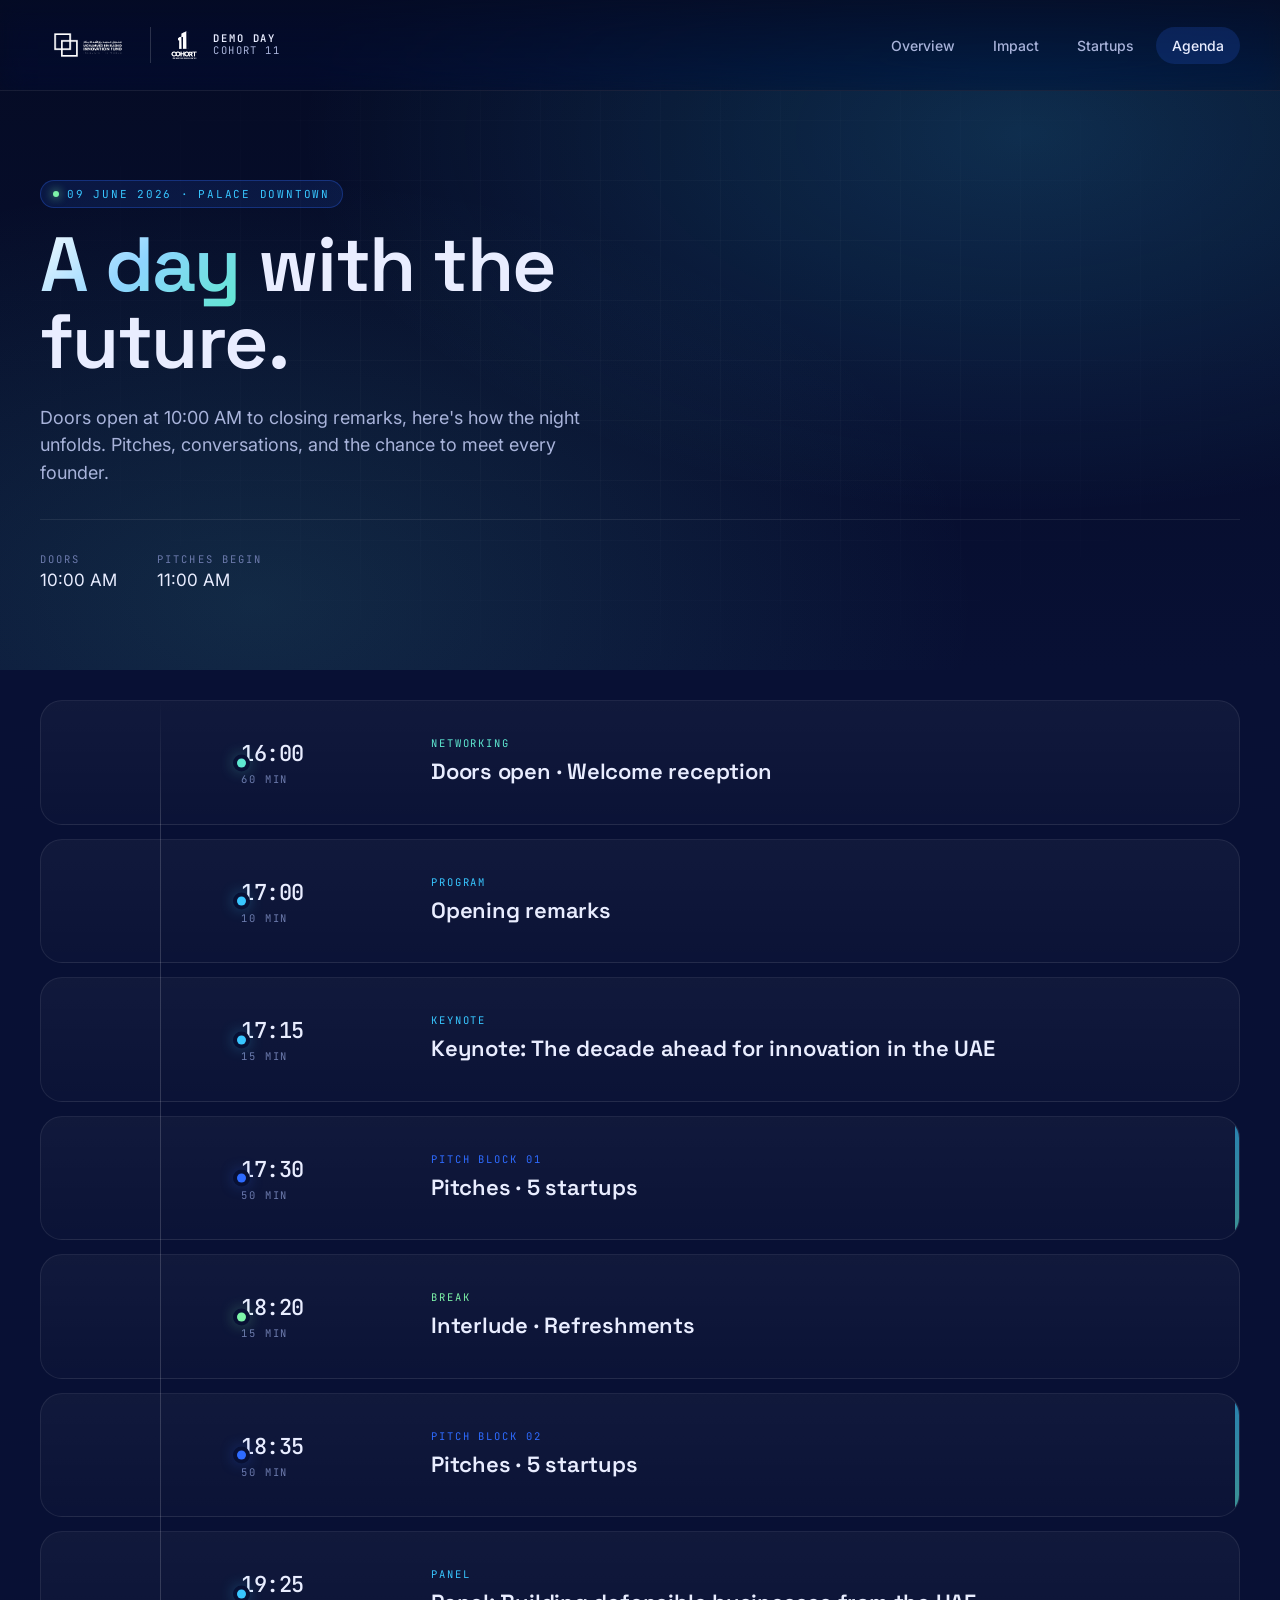
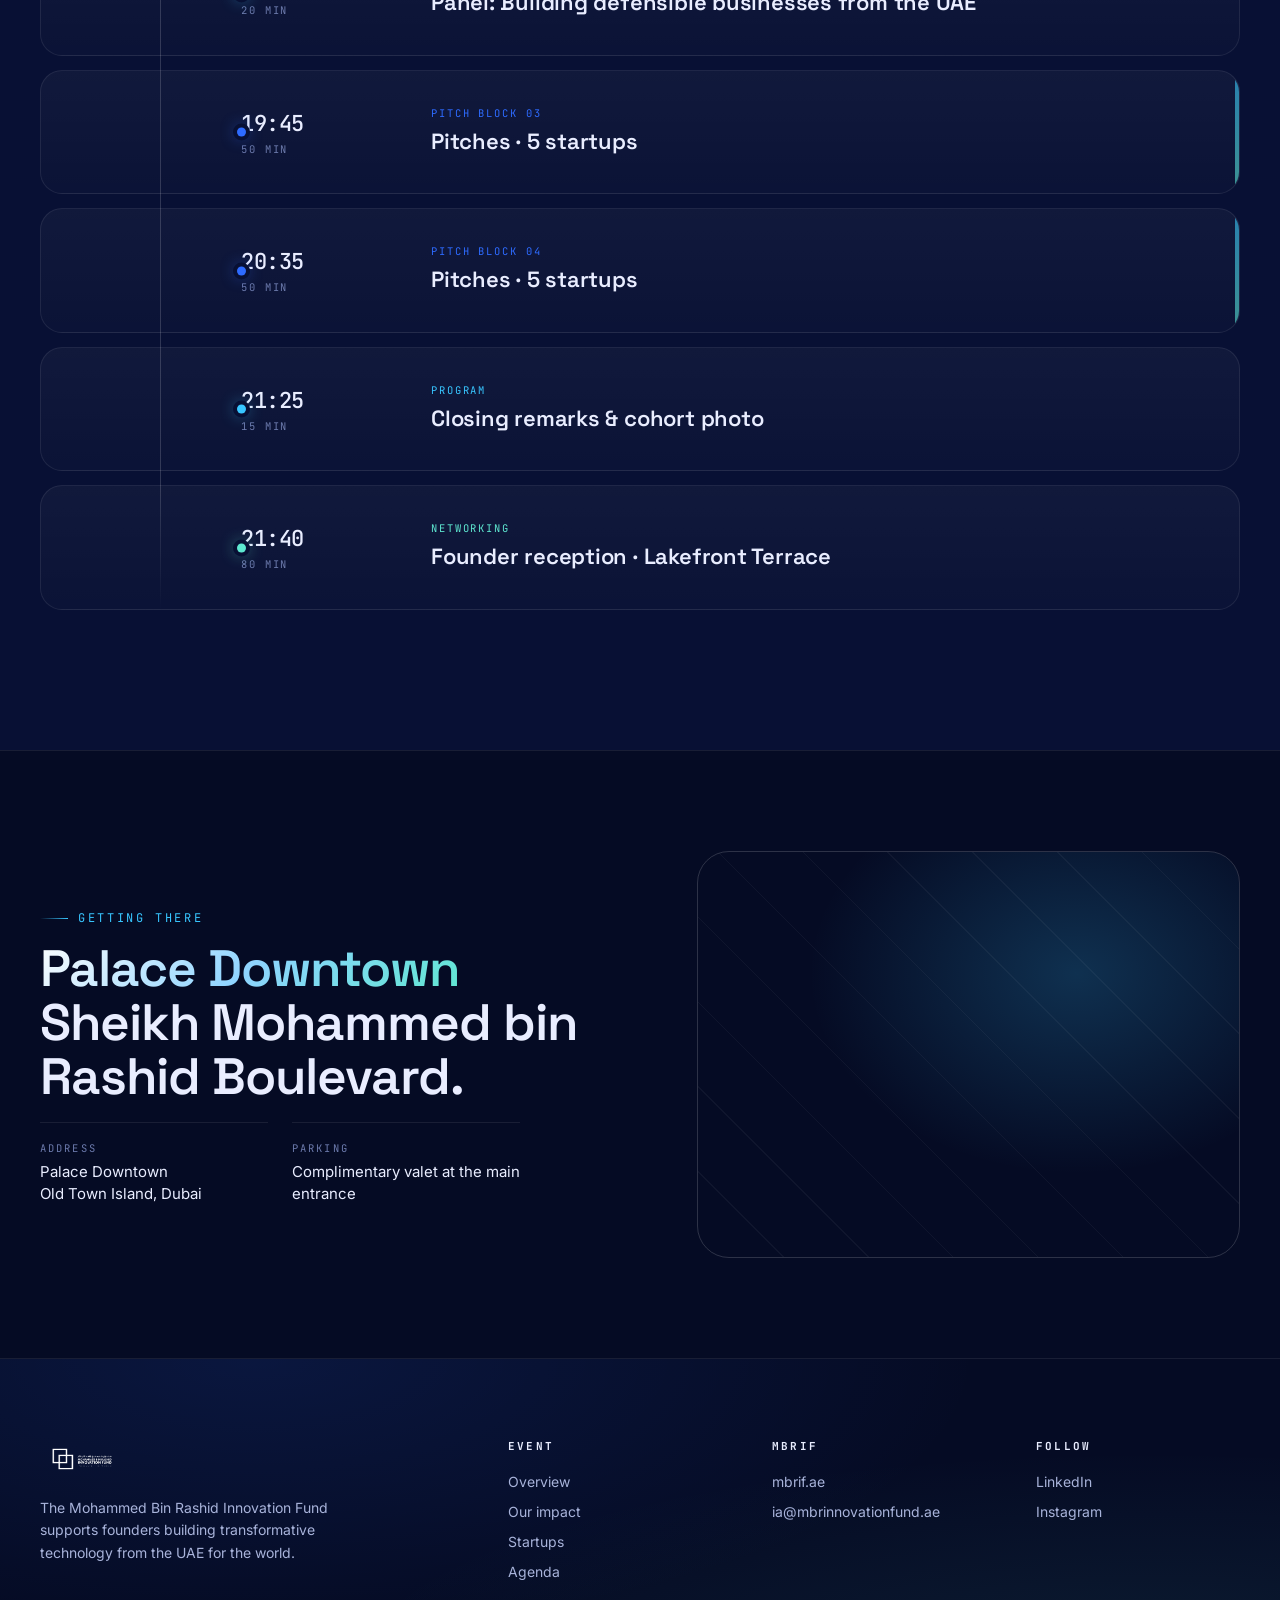
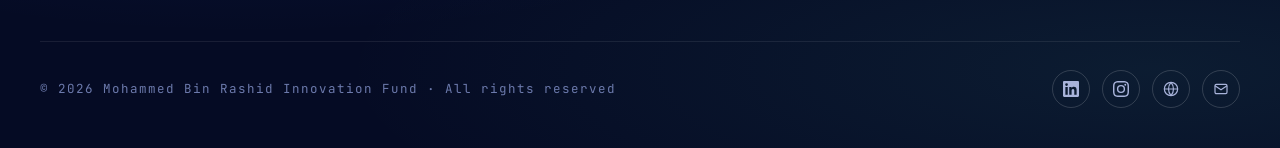
==== agenda.html @ 3899905f "Restore hero description, remove descriptions from agenda items Co-Authored-By: Claude Sonnet 4.6 <n" ====
<!doctype html>
<html lang="en">
<head>
<meta charset="utf-8">
<meta name="viewport" content="width=device-width,initial-scale=1">
<title>Agenda · MBRIF Demo Day Cohort 11</title>
<link rel="preconnect" href="https://fonts.googleapis.com">
<link rel="preconnect" href="https://fonts.gstatic.com" crossorigin>
<link href="https://fonts.googleapis.com/css2?family=Space+Grotesk:wght@400;500;600;700&family=Inter:wght@400;500;600;700&family=JetBrains+Mono:wght@400;500&display=swap" rel="stylesheet">
<link rel="stylesheet" href="assets/styles.css">
<style>
  .page-hero {
    position: relative; padding: 180px 0 80px;
    background: linear-gradient(180deg, var(--navy-950), var(--navy-900));
    overflow: hidden;
  }
  .page-hero::before {
    content:""; position: absolute; inset: 0;
    background:
      radial-gradient(ellipse at 80% 20%, rgba(56,198,255,0.18), transparent 50%),
      radial-gradient(ellipse at 20% 90%, rgba(94,231,208,0.12), transparent 50%);
    pointer-events: none;
  }
  .page-hero::after {
    content:""; position: absolute; inset: 0;
    background-image:
      linear-gradient(rgba(255,255,255,0.025) 1px, transparent 1px),
      linear-gradient(90deg, rgba(255,255,255,0.025) 1px, transparent 1px);
    background-size: 60px 60px;
    mask-image: radial-gradient(ellipse at center, black 30%, transparent 80%);
    pointer-events: none;
  }
  .page-hero__inner { position: relative; }
  .page-hero h1 {
    font-family: var(--font-display); font-weight: 600;
    font-size: clamp(48px, 6vw, 88px); line-height: 1; letter-spacing: -0.02em;
    margin: 18px 0 24px; max-width: 12ch;
  }
  .page-hero p { color: var(--ink-300); font-size: 18px; line-height: 1.55; max-width: 580px; margin: 0 0 32px; }
  .page-hero__meta {
    display: flex; gap: 40px; flex-wrap: wrap;
    padding-top: 32px; border-top: 1px solid var(--line);
  }
  .page-hero__meta div { display: flex; flex-direction: column; gap: 4px; }
  .page-hero__meta-label {
    font-family: var(--font-mono); font-size: 10.5px; letter-spacing: 0.2em;
    text-transform: uppercase; color: var(--ink-500);
  }
  .page-hero__meta-value { font-size: 17px; color: var(--ink-100); }

  /* Tracks tabs */
  .tracks {
    padding: 60px 0 30px;
    background: var(--navy-900);
    border-top: 1px solid var(--line);
  }
  .tracks__bar {
    display: flex; gap: 8px; padding: 6px;
    background: rgba(255,255,255,0.04); border: 1px solid var(--line);
    border-radius: 999px; width: fit-content;
  }
  .tracks__btn {
    padding: 11px 22px; border-radius: 999px;
    font-size: 14px; font-weight: 500; color: var(--ink-300);
    transition: all 0.25s;
  }
  .tracks__btn.is-active {
    background: linear-gradient(135deg, var(--blue-500), var(--cyan-400));
    color: white; box-shadow: 0 8px 20px -8px rgba(46,107,255,0.6);
  }
  .tracks__btn:hover:not(.is-active) { color: var(--ink-100); background: rgba(255,255,255,0.05); }

  /* Agenda timeline */
  .agenda {
    padding: 30px 0 140px;
    background: var(--navy-900);
  }
  .agenda__inner {
    position: relative;
    display: grid; grid-template-columns: 160px 1fr;
    gap: 40px;
  }
  .agenda__inner::before {
    content: ""; position: absolute;
    left: 160px; top: 0; bottom: 0; width: 1px;
    background: linear-gradient(180deg, transparent, var(--line-strong) 8%, var(--line-strong) 92%, transparent);
  }
  .agenda__col-spacer {}
  .agenda__list { display: flex; flex-direction: column; gap: 14px; }
  .session {
    position: relative;
    display: grid; grid-template-columns: 160px 1fr 180px;
    gap: 30px; align-items: stretch;
    padding: 26px 30px 26px 0;
    border-radius: var(--radius-lg);
    background: linear-gradient(180deg, rgba(255,255,255,0.04), rgba(255,255,255,0.015));
    border: 1px solid var(--line);
    transition: border-color 0.3s, transform 0.3s;
    margin-left: -200px;
    padding-left: 200px;
    overflow: hidden;
  }
  .session:hover { border-color: var(--card-accent, rgba(56,198,255,0.4)); transform: translateX(4px); }
  .session::before {
    content: ""; position: absolute; left: 196px; top: 50%;
    width: 9px; height: 9px; border-radius: 50%;
    background: var(--card-accent, var(--cyan-400));
    box-shadow: 0 0 0 4px var(--navy-900), 0 0 16px var(--card-accent, var(--cyan-400));
    transform: translateY(-50%);
  }
  .session__time {
    font-family: var(--font-mono); font-size: 22px; font-weight: 500;
    color: var(--ink-100); letter-spacing: -0.02em;
    display: flex; flex-direction: column; gap: 4px; justify-content: center;
  }
  .session__time small {
    font-family: var(--font-mono); font-size: 10.5px; letter-spacing: 0.18em;
    text-transform: uppercase; color: var(--ink-500); font-weight: 400;
  }
  .session__body { padding: 4px 0; }
  .session__type {
    font-family: var(--font-mono); font-size: 10.5px; letter-spacing: 0.18em;
    text-transform: uppercase; color: var(--card-accent, var(--cyan-400));
    margin-bottom: 8px; display: inline-block;
  }
  .session__title {
    font-family: var(--font-display); font-weight: 600; font-size: 22px;
    letter-spacing: -0.01em; margin: 0 0 8px; line-height: 1.25;
  }
  .session__desc { font-size: 14.5px; line-height: 1.55; color: var(--ink-300); margin: 0; max-width: 560px; }
  .session__side {
    display: flex; flex-direction: column; gap: 6px; justify-content: center;
    align-items: flex-end; text-align: right;
  }
  .session__location {
    font-family: var(--font-mono); font-size: 11px; letter-spacing: 0.16em;
    text-transform: uppercase; color: var(--ink-300);
    display: inline-flex; align-items: center; gap: 8px;
  }
  .session__location svg { width: 12px; height: 12px; opacity: 0.7; }
  .session__speakers { font-size: 13px; color: var(--ink-100); font-weight: 500; line-height: 1.4; }
  .session__tag {
    align-self: flex-end;
    padding: 5px 10px; border-radius: 999px;
    font-family: var(--font-mono); font-size: 10px; letter-spacing: 0.18em;
    text-transform: uppercase;
    border: 1px solid var(--line-strong); color: var(--ink-300);
  }
  .session.is-pitch::after {
    content: ""; position: absolute; right: 0; top: 0; bottom: 0; width: 4px;
    background: linear-gradient(180deg, var(--cyan-400), var(--teal-300));
    opacity: 0.6;
  }

  /* Venue map block */
  .venue {
    padding: 100px 0;
    background: var(--navy-950);
    border-top: 1px solid var(--line);
  }
  .venue__grid { display: grid; grid-template-columns: 1.1fr 1fr; gap: 60px; align-items: center; }
  .venue h2 {
    font-family: var(--font-display); font-weight: 600;
    font-size: clamp(34px, 4vw, 52px); letter-spacing: -0.02em;
    line-height: 1.05; margin: 16px 0 18px;
  }
  .venue p { color: var(--ink-300); font-size: 16.5px; line-height: 1.6; margin: 0 0 28px; max-width: 480px; }
  .venue__info { display: grid; grid-template-columns: 1fr 1fr; gap: 24px; max-width: 480px; }
  .venue__info-item { padding-top: 18px; border-top: 1px solid var(--line); }
  .venue__info-label {
    font-family: var(--font-mono); font-size: 10.5px; letter-spacing: 0.2em;
    text-transform: uppercase; color: var(--ink-500); margin-bottom: 6px;
  }
  .venue__info-value { color: var(--ink-100); font-size: 15px; line-height: 1.5; }
  .venue__visual {
    aspect-ratio: 4/3;
    border-radius: var(--radius-xl);
    background: linear-gradient(160deg, rgba(46,107,255,0.18), rgba(94,231,208,0.06) 60%);
    border: 1px solid var(--line-strong);
    position: relative; overflow: hidden;
    display: flex; align-items: center; justify-content: center;
  }
  .venue__visual::before {
    content: ""; position: absolute; inset: 0;
    background:
      repeating-linear-gradient(45deg, rgba(255,255,255,0.04) 0 1px, transparent 1px 60px),
      radial-gradient(ellipse at 70% 30%, rgba(56,198,255,0.2), transparent 50%);
  }
  .venue__pin {
    position: relative;
    width: 64px; height: 64px; border-radius: 50%;
    background: linear-gradient(135deg, var(--blue-500), var(--cyan-400));
    display: flex; align-items: center; justify-content: center;
    box-shadow: 0 12px 30px -8px rgba(46,107,255,0.6);
  }
  .venue__pin::after {
    content: ""; position: absolute; inset: -8px; border-radius: 50%;
    border: 1px solid rgba(56,198,255,0.4); animation: pinPulse 2.4s infinite;
  }
  .venue__pin::before {
    content: ""; position: absolute; inset: -20px; border-radius: 50%;
    border: 1px solid rgba(56,198,255,0.2); animation: pinPulse 2.4s 0.6s infinite;
  }
  @keyframes pinPulse {
    0% { transform: scale(0.9); opacity: 1; }
    100% { transform: scale(1.6); opacity: 0; }
  }
  .venue__pin svg { width: 26px; height: 26px; color: white; }

  @media (max-width: 1000px) {
    .agenda__inner { grid-template-columns: 1fr; }
    .agenda__inner::before { display: none; }
    .agenda__col-spacer { display: none; }
    .session { grid-template-columns: 110px 1fr; margin-left: 0; padding-left: 24px; }
    .session::before { left: -4px; }
    .session__side { grid-column: 1 / -1; flex-direction: row; align-items: center; justify-content: space-between; padding-top: 12px; border-top: 1px solid var(--line); margin-top: 8px; }
    .venue__grid { grid-template-columns: 1fr; }
    .page-hero { padding: 130px 0 60px; }
  }
</style>
</head>
<body>

<nav class="nav">
  <a href="index.html" class="nav__brand">
    <img src="assets/mbrif-logo.png" alt="MBRIF" />
    <span class="nav__divider"></span>
    <span class="nav__cohort">
      <img src="assets/cohort-11-logo.png" alt="Cohort 11" />
      <span class="nav__cohort-text">
        <strong>Demo Day</strong>
        <span>Cohort 11</span>
      </span>
    </span>
  </a>
  <div class="nav__links">
    <a href="index.html">Overview</a>
    <a href="index.html#impact">Impact</a>
    <a href="index.html#startups">Startups</a>
    <a href="agenda.html" class="is-active">Agenda</a>
  </div>
</nav>

<header class="page-hero">
  <div class="page-hero__inner wrap">
    <span class="chip" data-reveal><span class="chip__dot"></span>09 June 2026 · Palace Downtown</span>
    <h1 data-reveal data-reveal-delay="1"><span class="gradient-text">A day</span> with the future.</h1>
    <p data-reveal data-reveal-delay="2">Doors open at 10:00 AM to closing remarks, here's how the night unfolds. Pitches, conversations, and the chance to meet every founder.</p>
    <div class="page-hero__meta" data-reveal data-reveal-delay="3">
      <div><span class="page-hero__meta-label">Doors</span><span class="page-hero__meta-value">10:00 AM</span></div>
      <div><span class="page-hero__meta-label">Pitches begin</span><span class="page-hero__meta-value">11:00 AM</span></div>
    </div>
  </div>
</header>


<section class="agenda">
  <div class="wrap agenda__inner">
    <div class="agenda__col-spacer"></div>
    <div class="agenda__list" id="agenda-list"></div>
  </div>
</section>

<section class="venue">
  <div class="wrap">
    <div class="venue__grid">
      <div data-reveal>
        <span class="eyebrow">Getting there</span>
        <h2><span class="gradient-text">Palace Downtown</span><br/>Sheikh Mohammed bin Rashid Boulevard.</h2>
        <div class="venue__info">
          <div class="venue__info-item">
            <div class="venue__info-label">Address</div>
            <div class="venue__info-value">Palace Downtown<br/>Old Town Island, Dubai</div>
          </div>
          <div class="venue__info-item">
            <div class="venue__info-label">Parking</div>
            <div class="venue__info-value">Complimentary valet at the main entrance</div>
          </div>
        </div>
      </div>
      <div class="venue__visual" data-reveal data-reveal-delay="2" style="padding: 0; background: none;">
        <iframe
          src="https://www.google.com/maps/embed?pb=!1m18!1m12!1m3!1d3610.2!2d55.2757276!3d25.1936928!2m3!1f0!2f0!3f0!3m2!1i1024!2i768!4f13.1!3m3!1m2!1s0x3e5f682ee0e48aa1%3A0x954a71cb54dfcccf!2sPalace%20Downtown!5e0!3m2!1sen!2sae!4v1715600000000"
          width="100%" height="100%"
          style="border: 0; border-radius: var(--radius-xl); display: block; filter: invert(90%) hue-rotate(180deg);"
          allowfullscreen=""
          loading="lazy"
          referrerpolicy="no-referrer-when-downgrade"
          title="Palace Downtown, Dubai">
        </iframe>
      </div>
    </div>
  </div>
</section>

<footer class="footer" id="footer">
  <div class="footer__inner">
    <div class="footer__grid">
      <div class="footer__brand">
        <img src="assets/mbrif-logo.png" alt="MBRIF" />
        <p>The Mohammed Bin Rashid Innovation Fund supports founders building transformative technology from the UAE for the world.</p>
      </div>
      <div class="footer__col">
        <h4>Event</h4>
        <ul>
          <li><a href="index.html">Overview</a></li>
          <li><a href="index.html#impact">Our impact</a></li>
          <li><a href="index.html#startups">Startups</a></li>
          <li><a href="agenda.html">Agenda</a></li>
        </ul>
      </div>
      <div class="footer__col">
        <h4>MBRIF</h4>
        <ul>
          <li><a href="https://mbrif.ae/" target="_blank" rel="noopener">mbrif.ae</a></li>
          <li><a href="mailto:ia@mbrinnovationfund.ae">ia@mbrinnovationfund.ae</a></li>
        </ul>
      </div>
      <div class="footer__col">
        <h4>Follow</h4>
        <ul>
          <li><a href="https://www.linkedin.com/company/mbrif" target="_blank" rel="noopener">LinkedIn</a></li>
          <li><a href="https://www.instagram.com/mbrifund" target="_blank" rel="noopener">Instagram</a></li>
        </ul>
      </div>
    </div>
    <div class="footer__bottom">
      <span>© 2026 Mohammed Bin Rashid Innovation Fund · All rights reserved</span>
      <div class="footer__socials">
        <a href="https://www.linkedin.com/company/mbrif" target="_blank" rel="noopener" aria-label="LinkedIn">
          <svg viewBox="0 0 24 24" fill="currentColor"><path d="M20.45 20.45h-3.55v-5.57c0-1.33-.02-3.04-1.85-3.04-1.85 0-2.14 1.45-2.14 2.95v5.66H9.36V9h3.41v1.56h.05c.47-.9 1.64-1.85 3.37-1.85 3.6 0 4.27 2.37 4.27 5.45v6.29zM5.34 7.43a2.06 2.06 0 110-4.12 2.06 2.06 0 010 4.12zM7.11 20.45H3.56V9h3.55v11.45zM22.22 0H1.78C.8 0 0 .78 0 1.74v20.52C0 23.22.8 24 1.78 24h20.44c.98 0 1.78-.78 1.78-1.74V1.74C24 .78 23.2 0 22.22 0z"/></svg>
        </a>
        <a href="https://www.instagram.com/mbrifund" target="_blank" rel="noopener" aria-label="Instagram">
          <svg viewBox="0 0 24 24" fill="currentColor"><path d="M12 2.16c3.2 0 3.58.01 4.85.07 1.17.05 1.8.25 2.23.41.56.22.96.48 1.38.9.42.42.68.82.9 1.38.16.42.36 1.06.41 2.23.06 1.27.07 1.65.07 4.85s-.01 3.58-.07 4.85c-.05 1.17-.25 1.8-.41 2.23a3.7 3.7 0 01-.9 1.38c-.42.42-.82.68-1.38.9-.42.16-1.06.36-2.23.41-1.27.06-1.65.07-4.85.07s-3.58-.01-4.85-.07c-1.17-.05-1.8-.25-2.23-.41a3.7 3.7 0 01-1.38-.9 3.7 3.7 0 01-.9-1.38c-.16-.42-.36-1.06-.41-2.23-.06-1.27-.07-1.65-.07-4.85s.01-3.58.07-4.85c.05-1.17.25-1.8.41-2.23.22-.56.48-.96.9-1.38.42-.42.82-.68 1.38-.9.42-.16 1.06-.36 2.23-.41 1.27-.06 1.65-.07 4.85-.07M12 0C8.74 0 8.33.01 7.05.07 5.78.13 4.9.33 4.14.63a5.9 5.9 0 00-2.13 1.39A5.9 5.9 0 00.62 4.14C.33 4.9.13 5.78.07 7.05.01 8.33 0 8.74 0 12s.01 3.67.07 4.95c.06 1.27.26 2.15.56 2.91.31.79.73 1.46 1.39 2.13a5.9 5.9 0 002.13 1.39c.76.3 1.64.5 2.91.56C8.33 23.99 8.74 24 12 24s3.67-.01 4.95-.07c1.27-.06 2.15-.26 2.91-.56a5.9 5.9 0 002.13-1.39 5.9 5.9 0 001.39-2.13c.3-.76.5-1.64.56-2.91.06-1.28.07-1.69.07-4.95s-.01-3.67-.07-4.95c-.06-1.27-.26-2.15-.56-2.91a5.9 5.9 0 00-1.39-2.13A5.9 5.9 0 0019.86.62C19.1.33 18.22.13 16.95.07 15.67.01 15.26 0 12 0zm0 5.84a6.16 6.16 0 100 12.32 6.16 6.16 0 000-12.32zm0 10.16a4 4 0 110-8 4 4 0 010 8zm6.41-11.85a1.44 1.44 0 100 2.88 1.44 1.44 0 000-2.88z"/></svg>
        </a>
        <a href="https://mbrif.ae/" target="_blank" rel="noopener" aria-label="Website">
          <svg viewBox="0 0 24 24" fill="none" stroke="currentColor" stroke-width="1.8"><circle cx="12" cy="12" r="10"/><path d="M2 12h20M12 2a15.3 15.3 0 010 20M12 2a15.3 15.3 0 000 20"/></svg>
        </a>
        <a href="mailto:ia@mbrinnovationfund.ae" aria-label="Email">
          <svg viewBox="0 0 24 24" fill="none" stroke="currentColor" stroke-width="1.8"><rect x="3" y="5" width="18" height="14" rx="2"/><path d="M3 7l9 6 9-6"/></svg>
        </a>
      </div>
    </div>
  </div>
</footer>

<script src="assets/startups.js"></script>
<script src="assets/site.js"></script>
<script>
  // Build agenda
  (function () {
    const startups = (window.STARTUPS || []).map(s => s.name);
    const sessions = [
      { time: "16:00", dur: "60 min", type: "Networking", track: "network", title: "Doors open · Welcome reception", desc: "Check-in, espresso bar, and intro mingling on the Lakefront Terrace before the program begins.", where: "Lakefront Terrace", accent: "#5ee7d0" },
      { time: "17:00", dur: "10 min", type: "Program", track: "program", title: "Opening remarks", desc: "An MBRIF welcome and a look back at the journey — ten years, eleven cohorts, one mission.", where: "Grand Ballroom", speakers: "MBRIF Leadership", accent: "#38c6ff" },
      { time: "17:15", dur: "15 min", type: "Keynote", track: "program", title: "Keynote: The decade ahead for innovation in the UAE", desc: "A wide-angle conversation on where the region's innovation engine is headed next.", where: "Grand Ballroom", speakers: "Guest of Honor", accent: "#38c6ff" },
      { time: "17:30", dur: "50 min", type: "Pitch block 01", track: "pitch", title: "Pitches · 5 startups", desc: startups.slice(0, 5).join(" · "), where: "Grand Ballroom", accent: "#2e6bff" },
      { time: "18:20", dur: "15 min", type: "Break", track: "network", title: "Interlude · Refreshments", desc: "Stretch, refill, and meet the founders from the first pitch block.", where: "Foyer", accent: "#7df3a8" },
      { time: "18:35", dur: "50 min", type: "Pitch block 02", track: "pitch", title: "Pitches · 5 startups", desc: startups.slice(5, 10).join(" · "), where: "Grand Ballroom", accent: "#2e6bff" },
      { time: "19:25", dur: "20 min", type: "Panel", track: "program", title: "Panel: Building defensible businesses from the UAE", desc: "Operators and investors on what it takes to build companies that scale beyond the region.", where: "Grand Ballroom", speakers: "Founder & investor panel", accent: "#38c6ff" },
      { time: "19:45", dur: "50 min", type: "Pitch block 03", track: "pitch", title: "Pitches · 5 startups", desc: startups.slice(10, 15).join(" · "), where: "Grand Ballroom", accent: "#2e6bff" },
      { time: "20:35", dur: "50 min", type: "Pitch block 04", track: "pitch", title: "Pitches · 5 startups", desc: startups.slice(15, 20).join(" · "), where: "Grand Ballroom", accent: "#2e6bff" },
      { time: "21:25", dur: "15 min", type: "Program", track: "program", title: "Closing remarks & cohort photo", desc: "A closing toast and a cohort photo on the main stage.", where: "Grand Ballroom", accent: "#38c6ff" },
      { time: "21:40", dur: "80 min", type: "Networking", track: "network", title: "Founder reception · Lakefront Terrace", desc: "An open-format reception. Every founder is reachable — book 1:1 meetings from each startup's page.", where: "Lakefront Terrace", accent: "#5ee7d0" },
    ];

    const list = document.getElementById('agenda-list');
    const pinSvg = '<svg viewBox="0 0 24 24" fill="currentColor"><path d="M12 2C8.13 2 5 5.13 5 9c0 5.25 7 13 7 13s7-7.75 7-13c0-3.87-3.13-7-7-7zm0 9.5a2.5 2.5 0 010-5 2.5 2.5 0 010 5z"/></svg>';
    list.innerHTML = sessions.map((s, i) => `
      <div class="session ${s.track === 'pitch' ? 'is-pitch' : ''}" data-track="${s.track}" data-reveal data-reveal-delay="${(i % 4) + 1}" style="--card-accent:${s.accent}">
        <div class="session__time">
          ${s.time}<small>${s.dur}</small>
        </div>
        <div class="session__body">
          <span class="session__type">${s.type}</span>
          <h3 class="session__title">${s.title}</h3>
        </div>
        <div class="session__side">

        </div>
      </div>
    `).join('');

    // Filter
    document.querySelectorAll('.tracks__btn').forEach((btn) => {
      btn.addEventListener('click', () => {
        document.querySelectorAll('.tracks__btn').forEach(b => b.classList.remove('is-active'));
        btn.classList.add('is-active');
        const filter = btn.dataset.filter;
        document.querySelectorAll('.session').forEach(s => {
          s.style.display = (filter === 'all' || s.dataset.track === filter) ? '' : 'none';
        });
      });
    });
  })();
</script>

</body>
</html>
---- assets/styles.css ----
/* MBRIF Demo Day — shared styles */
:root {
  --navy-950: #050b24;
  --navy-900: #081034;
  --navy-800: #0c1a4b;
  --navy-700: #122569;
  --blue-600: #1c4dd8;
  --blue-500: #2e6bff;
  --cyan-400: #38c6ff;
  --teal-300: #5ee7d0;
  --mint-300: #7df3a8;
  --ink-100: #e9edff;
  --ink-300: #a8b3da;
  --ink-500: #6c7aac;
  --paper: #f6f7fb;
  --paper-2: #eef1fa;
  --line: rgba(255, 255, 255, 0.08);
  --line-strong: rgba(255, 255, 255, 0.16);
  --radius-sm: 8px;
  --radius-md: 14px;
  --radius-lg: 22px;
  --radius-xl: 32px;
  --shadow-card: 0 30px 60px -30px rgba(8, 16, 52, 0.45), 0 8px 24px -12px rgba(8, 16, 52, 0.25);
  --font-display: "Space Grotesk", "Helvetica Neue", Helvetica, Arial, sans-serif;
  --font-body: "Inter", "Helvetica Neue", Helvetica, Arial, sans-serif;
  --font-mono: "JetBrains Mono", "IBM Plex Mono", ui-monospace, monospace;
}

* { box-sizing: border-box; }
html, body { margin: 0; padding: 0; }
body {
  font-family: var(--font-body);
  background: var(--navy-950);
  color: var(--ink-100);
  -webkit-font-smoothing: antialiased;
  text-rendering: optimizeLegibility;
  overflow-x: hidden;
}
img { display: block; max-width: 100%; }
a { color: inherit; text-decoration: none; }
button { font: inherit; cursor: pointer; border: none; background: none; color: inherit; }

/* ========= NAV ========= */
.nav {
  position: fixed; top: 0; left: 0; right: 0; z-index: 50;
  display: flex; align-items: center; justify-content: space-between;
  padding: 22px 40px;
  backdrop-filter: blur(14px) saturate(150%);
  -webkit-backdrop-filter: blur(14px) saturate(150%);
  background: linear-gradient(180deg, rgba(5,11,36,0.78), rgba(5,11,36,0.35));
  border-bottom: 1px solid var(--line);
  transition: background 0.3s ease;
}
.nav__brand { display: flex; align-items: center; gap: 14px; }
.nav__brand img { height: 46px; width: auto; }
.nav__divider { width: 1px; height: 36px; background: var(--line-strong); }
.nav__cohort { display: flex; align-items: center; gap: 10px; }
.nav__cohort img { height: 38px; width: auto; }
.nav__cohort-text {
  display: flex; flex-direction: column; line-height: 1.1;
  font-family: var(--font-mono); font-size: 10.5px; letter-spacing: 0.14em;
  text-transform: uppercase; color: var(--ink-300);
}
.nav__cohort-text strong { color: var(--ink-100); font-weight: 600; letter-spacing: 0.18em; }
.nav__links { display: flex; align-items: center; gap: 6px; margin-left: auto; }
.nav__links a {
  padding: 10px 16px; border-radius: 999px; font-size: 14px; color: var(--ink-300);
  transition: all 0.2s; font-weight: 500;
}
.nav__links a:hover { color: var(--ink-100); background: rgba(255,255,255,0.05); }
.nav__links a.is-active { color: var(--ink-100); background: rgba(46,107,255,0.18); }
.nav__cta {
  margin-left: 8px;
  padding: 11px 18px; border-radius: 999px;
  background: linear-gradient(135deg, var(--blue-500), var(--cyan-400));
  color: white; font-weight: 600; font-size: 14px;
  box-shadow: 0 8px 24px -8px rgba(46,107,255,0.6);
  transition: transform 0.2s, box-shadow 0.2s;
}
.nav__cta:hover { transform: translateY(-1px); box-shadow: 0 12px 32px -8px rgba(46,107,255,0.8); }

/* ========= LAYOUT ========= */
.wrap { max-width: 1280px; margin: 0 auto; padding: 0 40px; }
section { position: relative; }
.eyebrow {
  font-family: var(--font-mono); font-size: 12px; letter-spacing: 0.22em;
  text-transform: uppercase; color: var(--cyan-400); display: inline-flex;
  align-items: center; gap: 10px;
}
.eyebrow::before {
  content: ""; display: inline-block; width: 28px; height: 1px;
  background: linear-gradient(90deg, transparent, var(--cyan-400));
}

/* ========= FOOTER ========= */
.footer {
  background: var(--navy-950);
  border-top: 1px solid var(--line);
  padding: 80px 40px 40px;
  position: relative;
  overflow: hidden;
}
.footer::before {
  content: ""; position: absolute; inset: 0;
  background:
    radial-gradient(ellipse at 20% 0%, rgba(46,107,255,0.12), transparent 50%),
    radial-gradient(ellipse at 90% 80%, rgba(94,231,208,0.08), transparent 50%);
  pointer-events: none;
}
.footer__inner { position: relative; max-width: 1280px; margin: 0 auto; }
.footer__grid {
  display: grid; grid-template-columns: 2fr 1fr 1fr 1fr; gap: 60px;
  padding-bottom: 60px; border-bottom: 1px solid var(--line);
}
.footer__brand img { height: 40px; margin-bottom: 18px; }
.footer__brand p { color: var(--ink-300); font-size: 14px; line-height: 1.6; max-width: 320px; }
.footer__col h4 {
  font-family: var(--font-mono); font-size: 11px; letter-spacing: 0.2em;
  text-transform: uppercase; color: var(--ink-100); margin: 0 0 18px;
}
.footer__col ul { list-style: none; padding: 0; margin: 0; display: flex; flex-direction: column; gap: 10px; }
.footer__col a { font-size: 14px; color: var(--ink-300); transition: color 0.2s; }
.footer__col a:hover { color: var(--cyan-400); }
.footer__bottom {
  display: flex; align-items: center; justify-content: space-between;
  padding-top: 28px; font-size: 12.5px; color: var(--ink-500);
  font-family: var(--font-mono); letter-spacing: 0.08em;
}
.footer__socials { display: flex; gap: 12px; }
.footer__socials a {
  width: 38px; height: 38px; border-radius: 50%; border: 1px solid var(--line-strong);
  display: inline-flex; align-items: center; justify-content: center;
  color: var(--ink-300); transition: all 0.25s;
}
.footer__socials a:hover {
  color: white; border-color: var(--cyan-400);
  background: rgba(56,198,255,0.1); transform: translateY(-2px);
}
.footer__socials svg { width: 16px; height: 16px; }

/* ========= BUTTONS ========= */
.btn {
  display: inline-flex; align-items: center; gap: 10px;
  padding: 14px 22px; border-radius: 999px; font-weight: 600; font-size: 14px;
  transition: all 0.25s; cursor: pointer;
}
.btn--primary {
  background: linear-gradient(135deg, var(--blue-500), var(--cyan-400));
  color: white; box-shadow: 0 12px 30px -10px rgba(46,107,255,0.6);
}
.btn--primary:hover { transform: translateY(-2px); box-shadow: 0 18px 40px -10px rgba(46,107,255,0.85); }
.btn--ghost {
  background: rgba(255,255,255,0.04); border: 1px solid var(--line-strong); color: var(--ink-100);
}
.btn--ghost:hover { background: rgba(255,255,255,0.08); border-color: var(--cyan-400); }
.btn__arrow { transition: transform 0.25s; }
.btn:hover .btn__arrow { transform: translate(2px, -2px); }

/* ========= REVEAL ========= */
[data-reveal] {
  opacity: 0; transform: translateY(24px);
  transition: opacity 0.8s cubic-bezier(.22,.61,.36,1), transform 0.8s cubic-bezier(.22,.61,.36,1);
}
[data-reveal].is-in { opacity: 1; transform: none; }
[data-reveal-delay="1"] { transition-delay: 0.08s; }
[data-reveal-delay="2"] { transition-delay: 0.16s; }
[data-reveal-delay="3"] { transition-delay: 0.24s; }
[data-reveal-delay="4"] { transition-delay: 0.32s; }
[data-reveal-delay="5"] { transition-delay: 0.4s; }
[data-reveal-delay="6"] { transition-delay: 0.48s; }

/* ========= UTILS ========= */
.gradient-text {
  background: linear-gradient(135deg, #ffffff 0%, #8ed4ff 50%, #5ee7d0 100%);
  -webkit-background-clip: text; background-clip: text;
  -webkit-text-fill-color: transparent; color: transparent;
}
.chip {
  display: inline-flex; align-items: center; gap: 8px;
  padding: 6px 12px; border-radius: 999px;
  background: rgba(46,107,255,0.12); border: 1px solid rgba(46,107,255,0.3);
  font-family: var(--font-mono); font-size: 11px; letter-spacing: 0.16em;
  text-transform: uppercase; color: var(--cyan-400);
}
.chip__dot { width: 6px; height: 6px; border-radius: 50%; background: var(--mint-300); box-shadow: 0 0 10px var(--mint-300); animation: pulseDot 2s infinite; }
@keyframes pulseDot {
  0%, 100% { opacity: 1; transform: scale(1); }
  50% { opacity: 0.5; transform: scale(1.3); }
}

@media (max-width: 880px) {
  .nav { padding: 14px 20px; }
  .nav__links { display: none; }
  .wrap { padding: 0 20px; }
  .footer { padding: 60px 20px 30px; }
  .footer__grid { grid-template-columns: 1fr 1fr; gap: 40px; }
  .footer__bottom { flex-direction: column; gap: 16px; align-items: flex-start; }
}
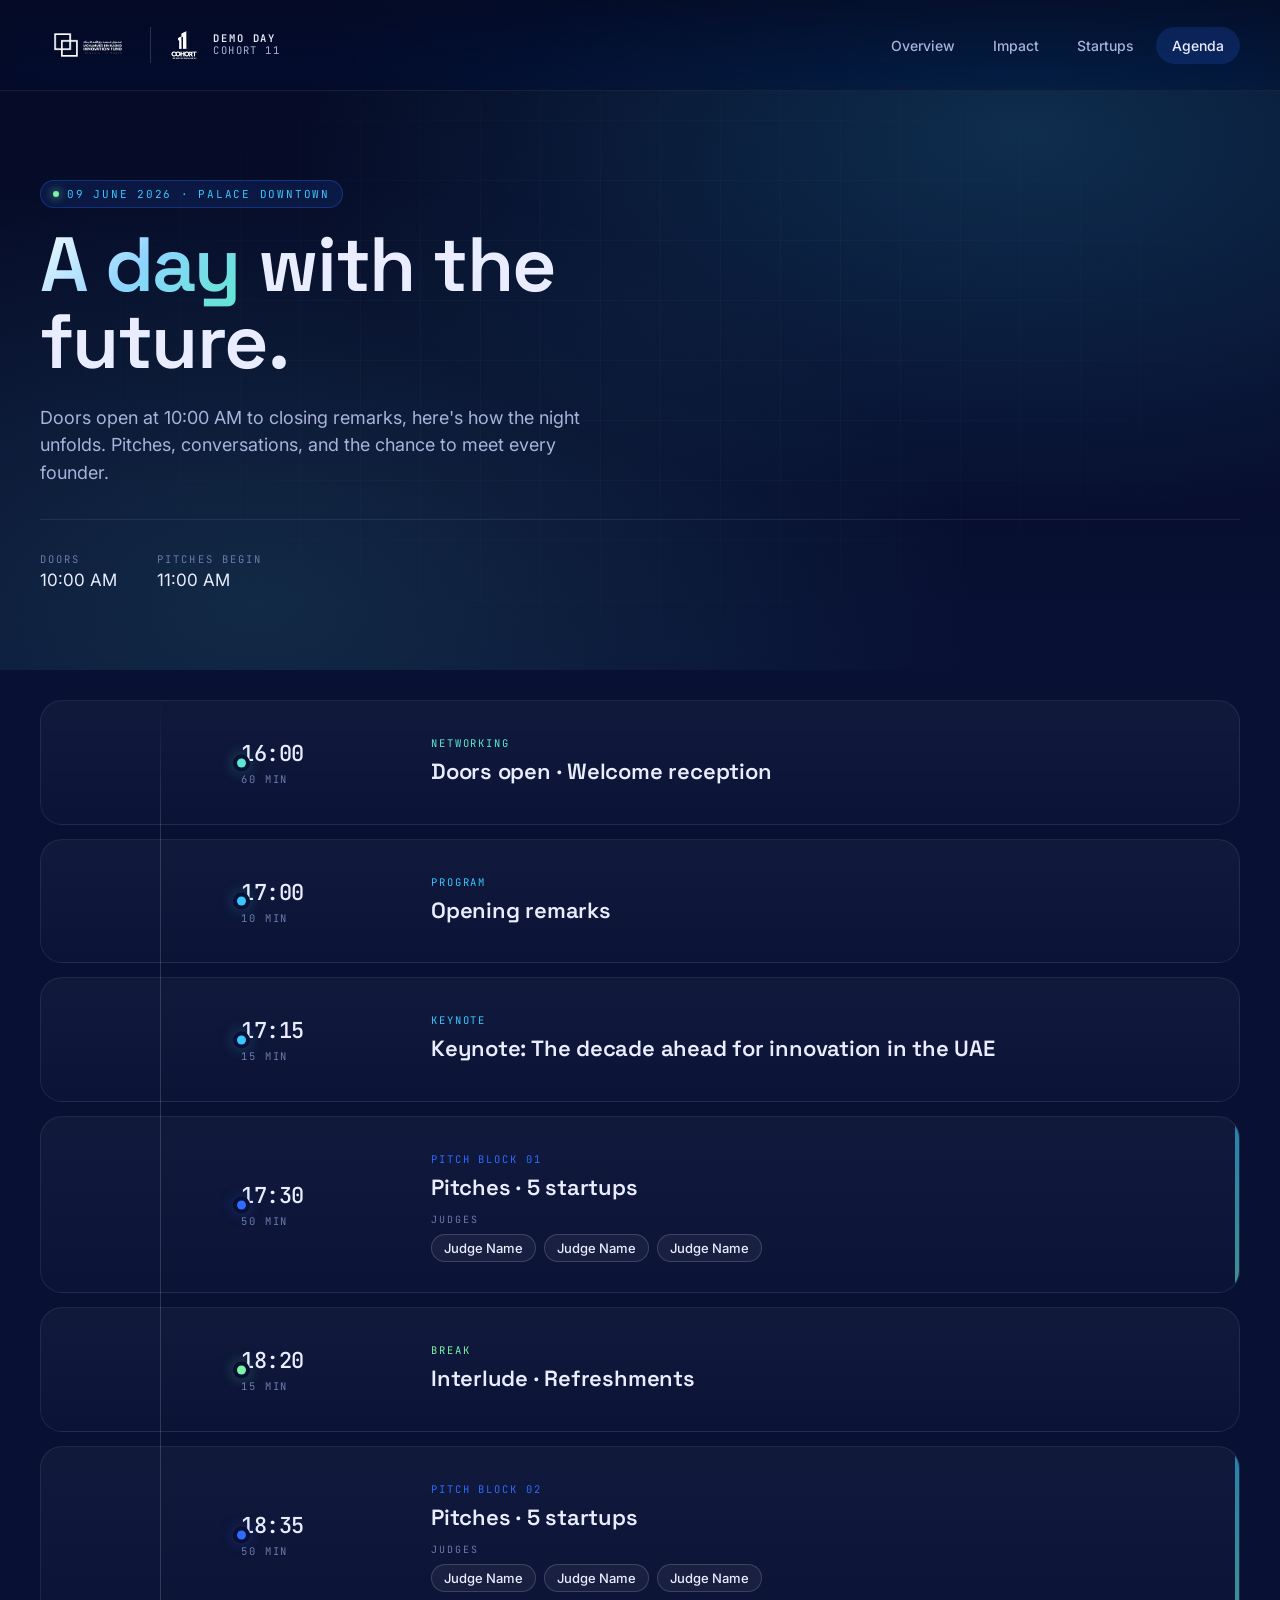
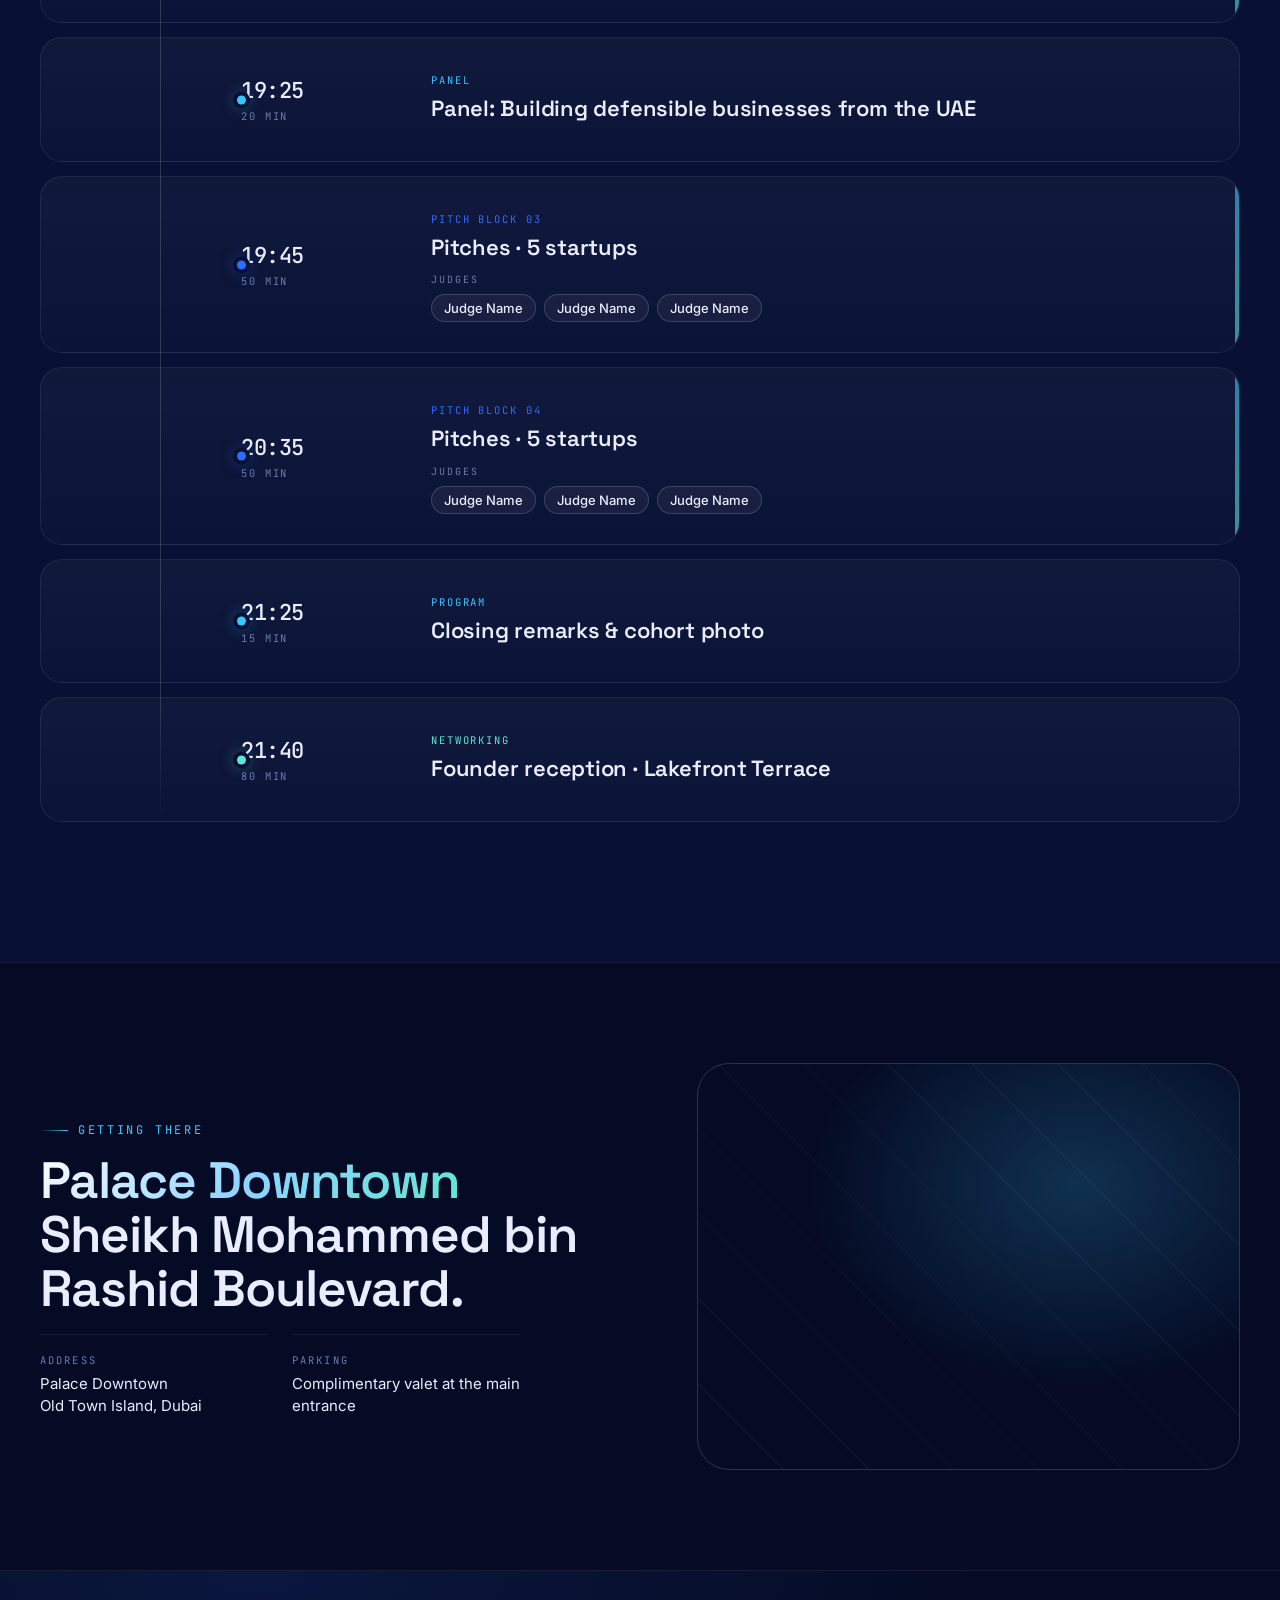
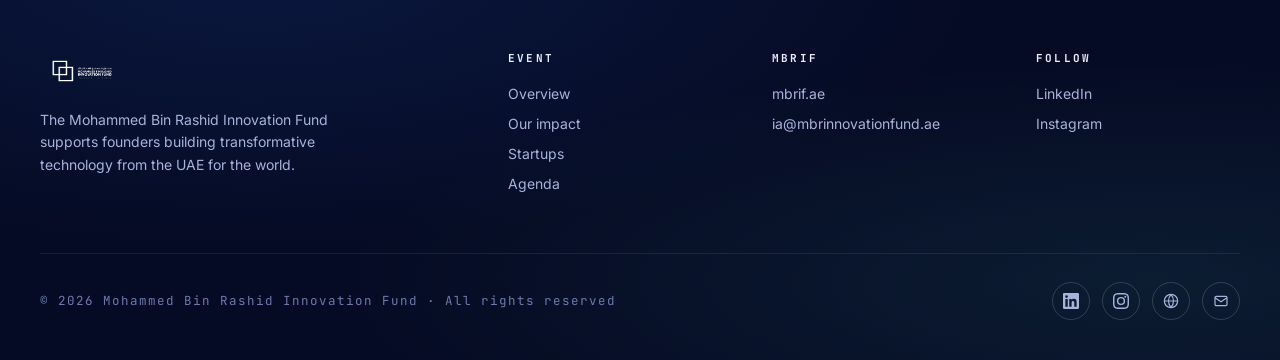
==== commit 0733165c: "Add judges section to pitch blocks in agenda Co-Authored-By: Claude Sonnet 4.6 <noreply@anthropic.co" ====
--- a/agenda.html
+++ b/agenda.html
@@ -128,6 +128,17 @@
     letter-spacing: -0.01em; margin: 0 0 8px; line-height: 1.25;
   }
   .session__desc { font-size: 14.5px; line-height: 1.55; color: var(--ink-300); margin: 0; max-width: 560px; }
+  .session__judges { margin-top: 12px; }
+  .session__judges-label {
+    font-family: var(--font-mono); font-size: 10px; letter-spacing: 0.2em;
+    text-transform: uppercase; color: var(--ink-500); margin-bottom: 8px;
+  }
+  .session__judges-list { display: flex; flex-wrap: wrap; gap: 8px; }
+  .session__judge {
+    font-size: 13px; color: var(--ink-100); font-weight: 500;
+    padding: 5px 12px; border-radius: 999px;
+    background: rgba(255,255,255,0.05); border: 1px solid var(--line-strong);
+  }
   .session__side {
     display: flex; flex-direction: column; gap: 6px; justify-content: center;
     align-items: flex-end; text-align: right;
@@ -354,12 +365,12 @@
       { time: "16:00", dur: "60 min", type: "Networking", track: "network", title: "Doors open · Welcome reception", desc: "Check-in, espresso bar, and intro mingling on the Lakefront Terrace before the program begins.", where: "Lakefront Terrace", accent: "#5ee7d0" },
       { time: "17:00", dur: "10 min", type: "Program", track: "program", title: "Opening remarks", desc: "An MBRIF welcome and a look back at the journey — ten years, eleven cohorts, one mission.", where: "Grand Ballroom", speakers: "MBRIF Leadership", accent: "#38c6ff" },
       { time: "17:15", dur: "15 min", type: "Keynote", track: "program", title: "Keynote: The decade ahead for innovation in the UAE", desc: "A wide-angle conversation on where the region's innovation engine is headed next.", where: "Grand Ballroom", speakers: "Guest of Honor", accent: "#38c6ff" },
-      { time: "17:30", dur: "50 min", type: "Pitch block 01", track: "pitch", title: "Pitches · 5 startups", desc: startups.slice(0, 5).join(" · "), where: "Grand Ballroom", accent: "#2e6bff" },
+      { time: "17:30", dur: "50 min", type: "Pitch block 01", track: "pitch", title: "Pitches · 5 startups", desc: startups.slice(0, 5).join(" · "), where: "Grand Ballroom", accent: "#2e6bff", judges: ["Judge Name", "Judge Name", "Judge Name"] },
       { time: "18:20", dur: "15 min", type: "Break", track: "network", title: "Interlude · Refreshments", desc: "Stretch, refill, and meet the founders from the first pitch block.", where: "Foyer", accent: "#7df3a8" },
-      { time: "18:35", dur: "50 min", type: "Pitch block 02", track: "pitch", title: "Pitches · 5 startups", desc: startups.slice(5, 10).join(" · "), where: "Grand Ballroom", accent: "#2e6bff" },
+      { time: "18:35", dur: "50 min", type: "Pitch block 02", track: "pitch", title: "Pitches · 5 startups", desc: startups.slice(5, 10).join(" · "), where: "Grand Ballroom", accent: "#2e6bff", judges: ["Judge Name", "Judge Name", "Judge Name"] },
       { time: "19:25", dur: "20 min", type: "Panel", track: "program", title: "Panel: Building defensible businesses from the UAE", desc: "Operators and investors on what it takes to build companies that scale beyond the region.", where: "Grand Ballroom", speakers: "Founder & investor panel", accent: "#38c6ff" },
-      { time: "19:45", dur: "50 min", type: "Pitch block 03", track: "pitch", title: "Pitches · 5 startups", desc: startups.slice(10, 15).join(" · "), where: "Grand Ballroom", accent: "#2e6bff" },
-      { time: "20:35", dur: "50 min", type: "Pitch block 04", track: "pitch", title: "Pitches · 5 startups", desc: startups.slice(15, 20).join(" · "), where: "Grand Ballroom", accent: "#2e6bff" },
+      { time: "19:45", dur: "50 min", type: "Pitch block 03", track: "pitch", title: "Pitches · 5 startups", desc: startups.slice(10, 15).join(" · "), where: "Grand Ballroom", accent: "#2e6bff", judges: ["Judge Name", "Judge Name", "Judge Name"] },
+      { time: "20:35", dur: "50 min", type: "Pitch block 04", track: "pitch", title: "Pitches · 5 startups", desc: startups.slice(15, 20).join(" · "), where: "Grand Ballroom", accent: "#2e6bff", judges: ["Judge Name", "Judge Name", "Judge Name"] },
       { time: "21:25", dur: "15 min", type: "Program", track: "program", title: "Closing remarks & cohort photo", desc: "A closing toast and a cohort photo on the main stage.", where: "Grand Ballroom", accent: "#38c6ff" },
       { time: "21:40", dur: "80 min", type: "Networking", track: "network", title: "Founder reception · Lakefront Terrace", desc: "An open-format reception. Every founder is reachable — book 1:1 meetings from each startup's page.", where: "Lakefront Terrace", accent: "#5ee7d0" },
     ];
@@ -374,6 +385,7 @@
         <div class="session__body">
           <span class="session__type">${s.type}</span>
           <h3 class="session__title">${s.title}</h3>
+          ${s.judges ? `<div class="session__judges"><div class="session__judges-label">Judges</div><div class="session__judges-list">${s.judges.map(j => `<span class="session__judge">${j}</span>`).join('')}</div></div>` : ''}
         </div>
         <div class="session__side">
 
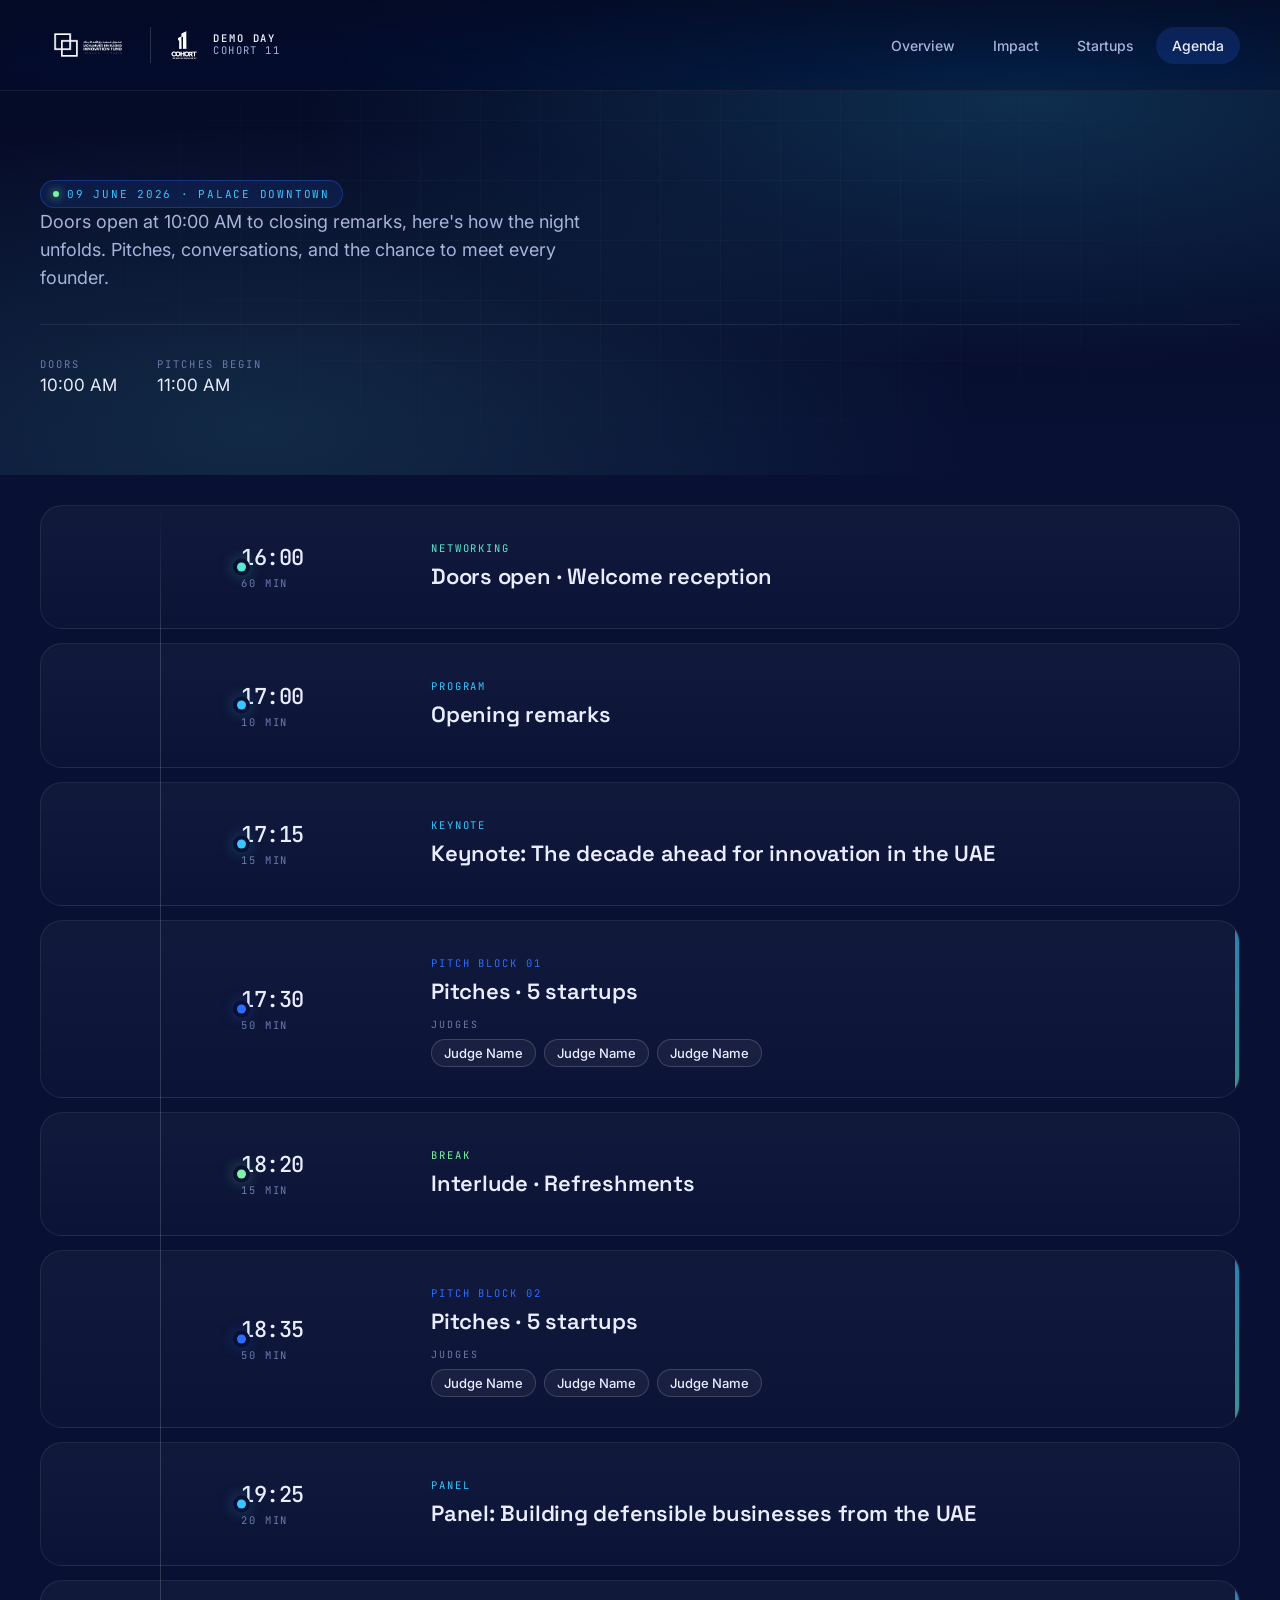
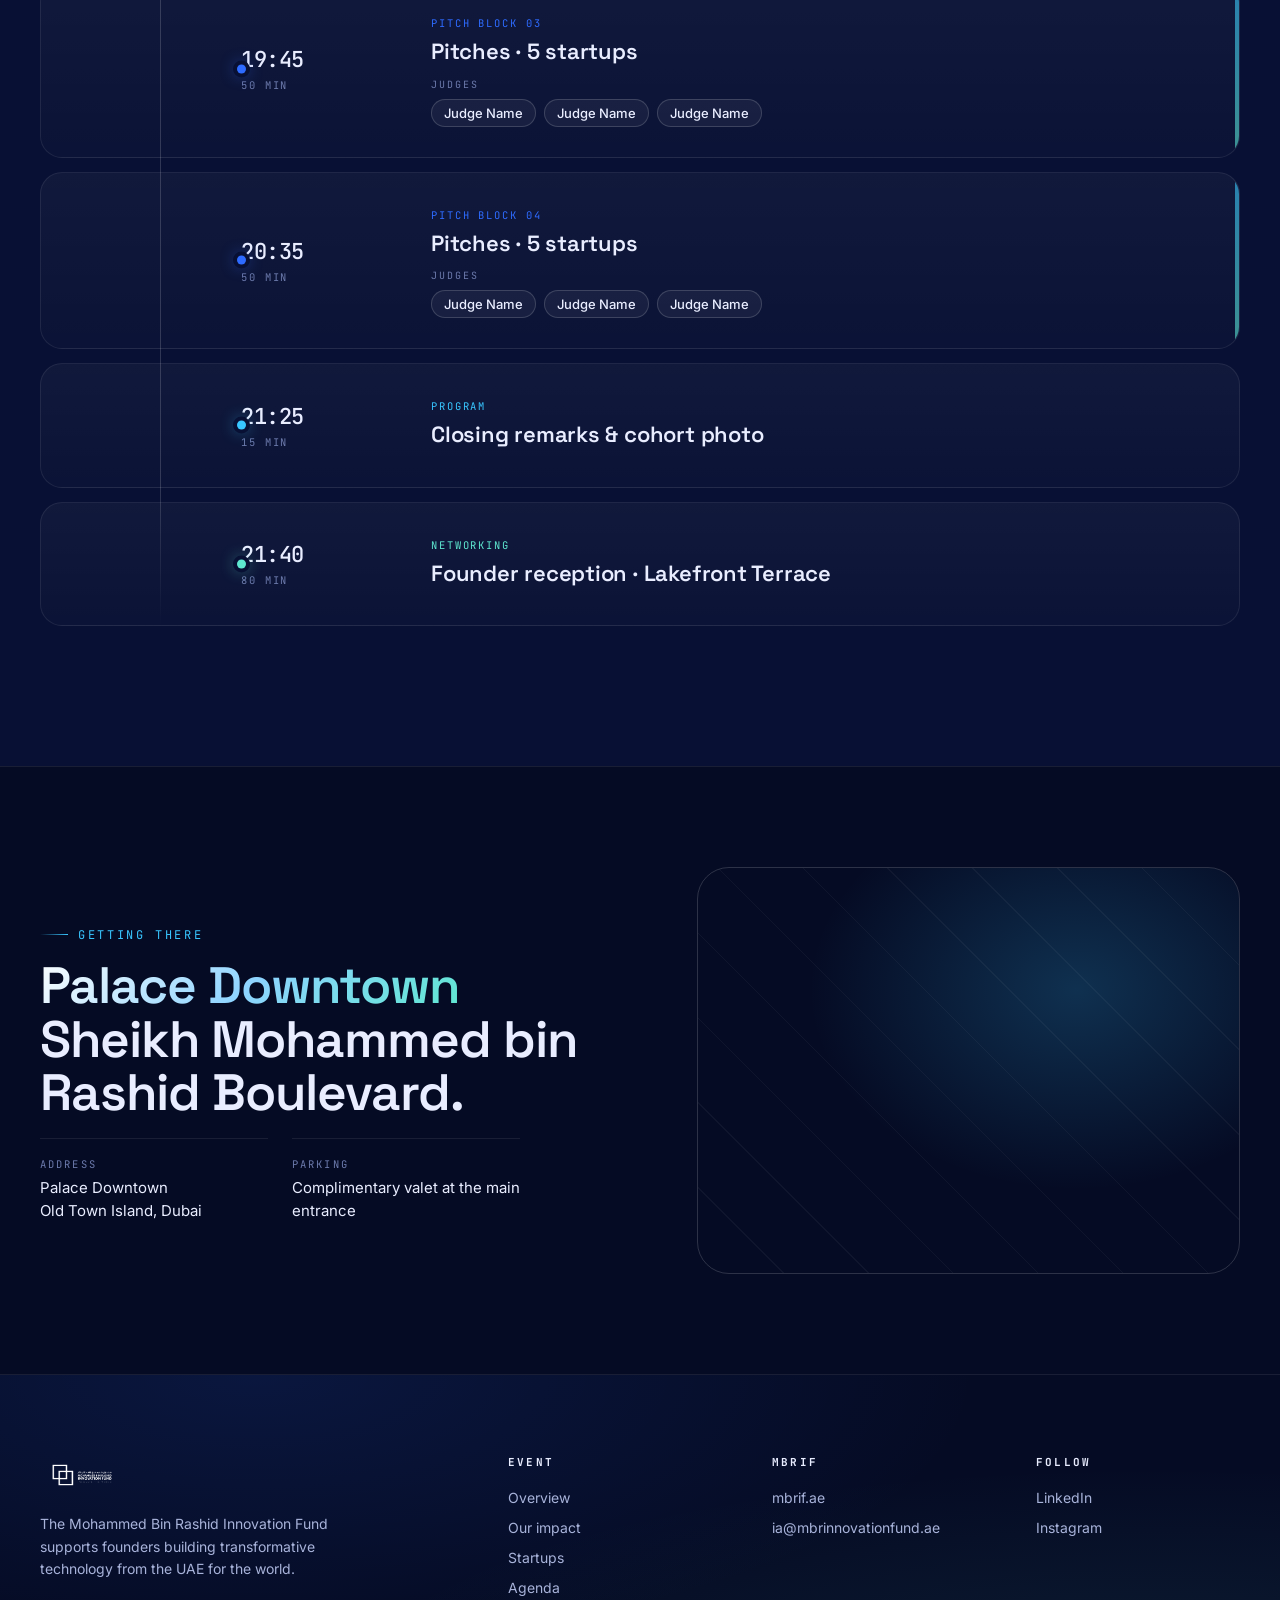
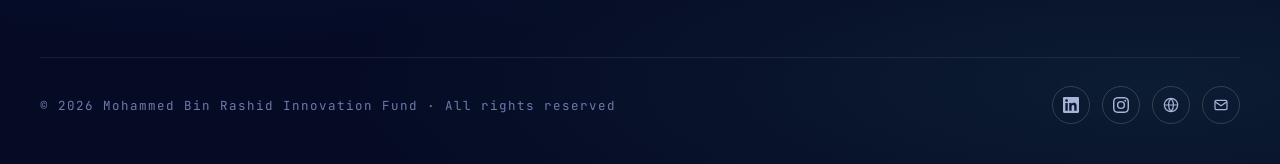
==== commit dce9536e: "Remove hero title from agenda page Co-Authored-By: Claude Sonnet 4.6 <noreply@anthropic.com>" ====
--- a/agenda.html
+++ b/agenda.html
@@ -255,8 +255,7 @@
 <header class="page-hero">
   <div class="page-hero__inner wrap">
     <span class="chip" data-reveal><span class="chip__dot"></span>09 June 2026 · Palace Downtown</span>
-    <h1 data-reveal data-reveal-delay="1"><span class="gradient-text">A day</span> with the future.</h1>
-    <p data-reveal data-reveal-delay="2">Doors open at 10:00 AM to closing remarks, here's how the night unfolds. Pitches, conversations, and the chance to meet every founder.</p>
+<p data-reveal data-reveal-delay="2">Doors open at 10:00 AM to closing remarks, here's how the night unfolds. Pitches, conversations, and the chance to meet every founder.</p>
     <div class="page-hero__meta" data-reveal data-reveal-delay="3">
       <div><span class="page-hero__meta-label">Doors</span><span class="page-hero__meta-value">10:00 AM</span></div>
       <div><span class="page-hero__meta-label">Pitches begin</span><span class="page-hero__meta-value">11:00 AM</span></div>
@@ -362,17 +361,17 @@
   (function () {
     const startups = (window.STARTUPS || []).map(s => s.name);
     const sessions = [
-      { time: "16:00", dur: "60 min", type: "Networking", track: "network", title: "Doors open · Welcome reception", desc: "Check-in, espresso bar, and intro mingling on the Lakefront Terrace before the program begins.", where: "Lakefront Terrace", accent: "#5ee7d0" },
-      { time: "17:00", dur: "10 min", type: "Program", track: "program", title: "Opening remarks", desc: "An MBRIF welcome and a look back at the journey — ten years, eleven cohorts, one mission.", where: "Grand Ballroom", speakers: "MBRIF Leadership", accent: "#38c6ff" },
-      { time: "17:15", dur: "15 min", type: "Keynote", track: "program", title: "Keynote: The decade ahead for innovation in the UAE", desc: "A wide-angle conversation on where the region's innovation engine is headed next.", where: "Grand Ballroom", speakers: "Guest of Honor", accent: "#38c6ff" },
-      { time: "17:30", dur: "50 min", type: "Pitch block 01", track: "pitch", title: "Pitches · 5 startups", desc: startups.slice(0, 5).join(" · "), where: "Grand Ballroom", accent: "#2e6bff", judges: ["Judge Name", "Judge Name", "Judge Name"] },
-      { time: "18:20", dur: "15 min", type: "Break", track: "network", title: "Interlude · Refreshments", desc: "Stretch, refill, and meet the founders from the first pitch block.", where: "Foyer", accent: "#7df3a8" },
-      { time: "18:35", dur: "50 min", type: "Pitch block 02", track: "pitch", title: "Pitches · 5 startups", desc: startups.slice(5, 10).join(" · "), where: "Grand Ballroom", accent: "#2e6bff", judges: ["Judge Name", "Judge Name", "Judge Name"] },
-      { time: "19:25", dur: "20 min", type: "Panel", track: "program", title: "Panel: Building defensible businesses from the UAE", desc: "Operators and investors on what it takes to build companies that scale beyond the region.", where: "Grand Ballroom", speakers: "Founder & investor panel", accent: "#38c6ff" },
-      { time: "19:45", dur: "50 min", type: "Pitch block 03", track: "pitch", title: "Pitches · 5 startups", desc: startups.slice(10, 15).join(" · "), where: "Grand Ballroom", accent: "#2e6bff", judges: ["Judge Name", "Judge Name", "Judge Name"] },
-      { time: "20:35", dur: "50 min", type: "Pitch block 04", track: "pitch", title: "Pitches · 5 startups", desc: startups.slice(15, 20).join(" · "), where: "Grand Ballroom", accent: "#2e6bff", judges: ["Judge Name", "Judge Name", "Judge Name"] },
-      { time: "21:25", dur: "15 min", type: "Program", track: "program", title: "Closing remarks & cohort photo", desc: "A closing toast and a cohort photo on the main stage.", where: "Grand Ballroom", accent: "#38c6ff" },
-      { time: "21:40", dur: "80 min", type: "Networking", track: "network", title: "Founder reception · Lakefront Terrace", desc: "An open-format reception. Every founder is reachable — book 1:1 meetings from each startup's page.", where: "Lakefront Terrace", accent: "#5ee7d0" },
+      { time: "16:00", dur: "60 min", type: "Networking", track: "network", title: "Doors open · Welcome reception", accent: "#5ee7d0" },
+      { time: "17:00", dur: "10 min", type: "Program", track: "program", title: "Opening remarks", accent: "#38c6ff" },
+      { time: "17:15", dur: "15 min", type: "Keynote", track: "program", title: "Keynote: The decade ahead for innovation in the UAE", accent: "#38c6ff" },
+      { time: "17:30", dur: "50 min", type: "Pitch block 01", track: "pitch", title: "Pitches · 5 startups", accent: "#2e6bff", judges: ["Judge Name", "Judge Name", "Judge Name"] },
+      { time: "18:20", dur: "15 min", type: "Break", track: "network", title: "Interlude · Refreshments", accent: "#7df3a8" },
+      { time: "18:35", dur: "50 min", type: "Pitch block 02", track: "pitch", title: "Pitches · 5 startups", accent: "#2e6bff", judges: ["Judge Name", "Judge Name", "Judge Name"] },
+      { time: "19:25", dur: "20 min", type: "Panel", track: "program", title: "Panel: Building defensible businesses from the UAE", accent: "#38c6ff" },
+      { time: "19:45", dur: "50 min", type: "Pitch block 03", track: "pitch", title: "Pitches · 5 startups", accent: "#2e6bff", judges: ["Judge Name", "Judge Name", "Judge Name"] },
+      { time: "20:35", dur: "50 min", type: "Pitch block 04", track: "pitch", title: "Pitches · 5 startups", accent: "#2e6bff", judges: ["Judge Name", "Judge Name", "Judge Name"] },
+      { time: "21:25", dur: "15 min", type: "Program", track: "program", title: "Closing remarks & cohort photo", accent: "#38c6ff" },
+      { time: "21:40", dur: "80 min", type: "Networking", track: "network", title: "Founder reception · Lakefront Terrace", accent: "#5ee7d0" },
     ];
 
     const list = document.getElementById('agenda-list');
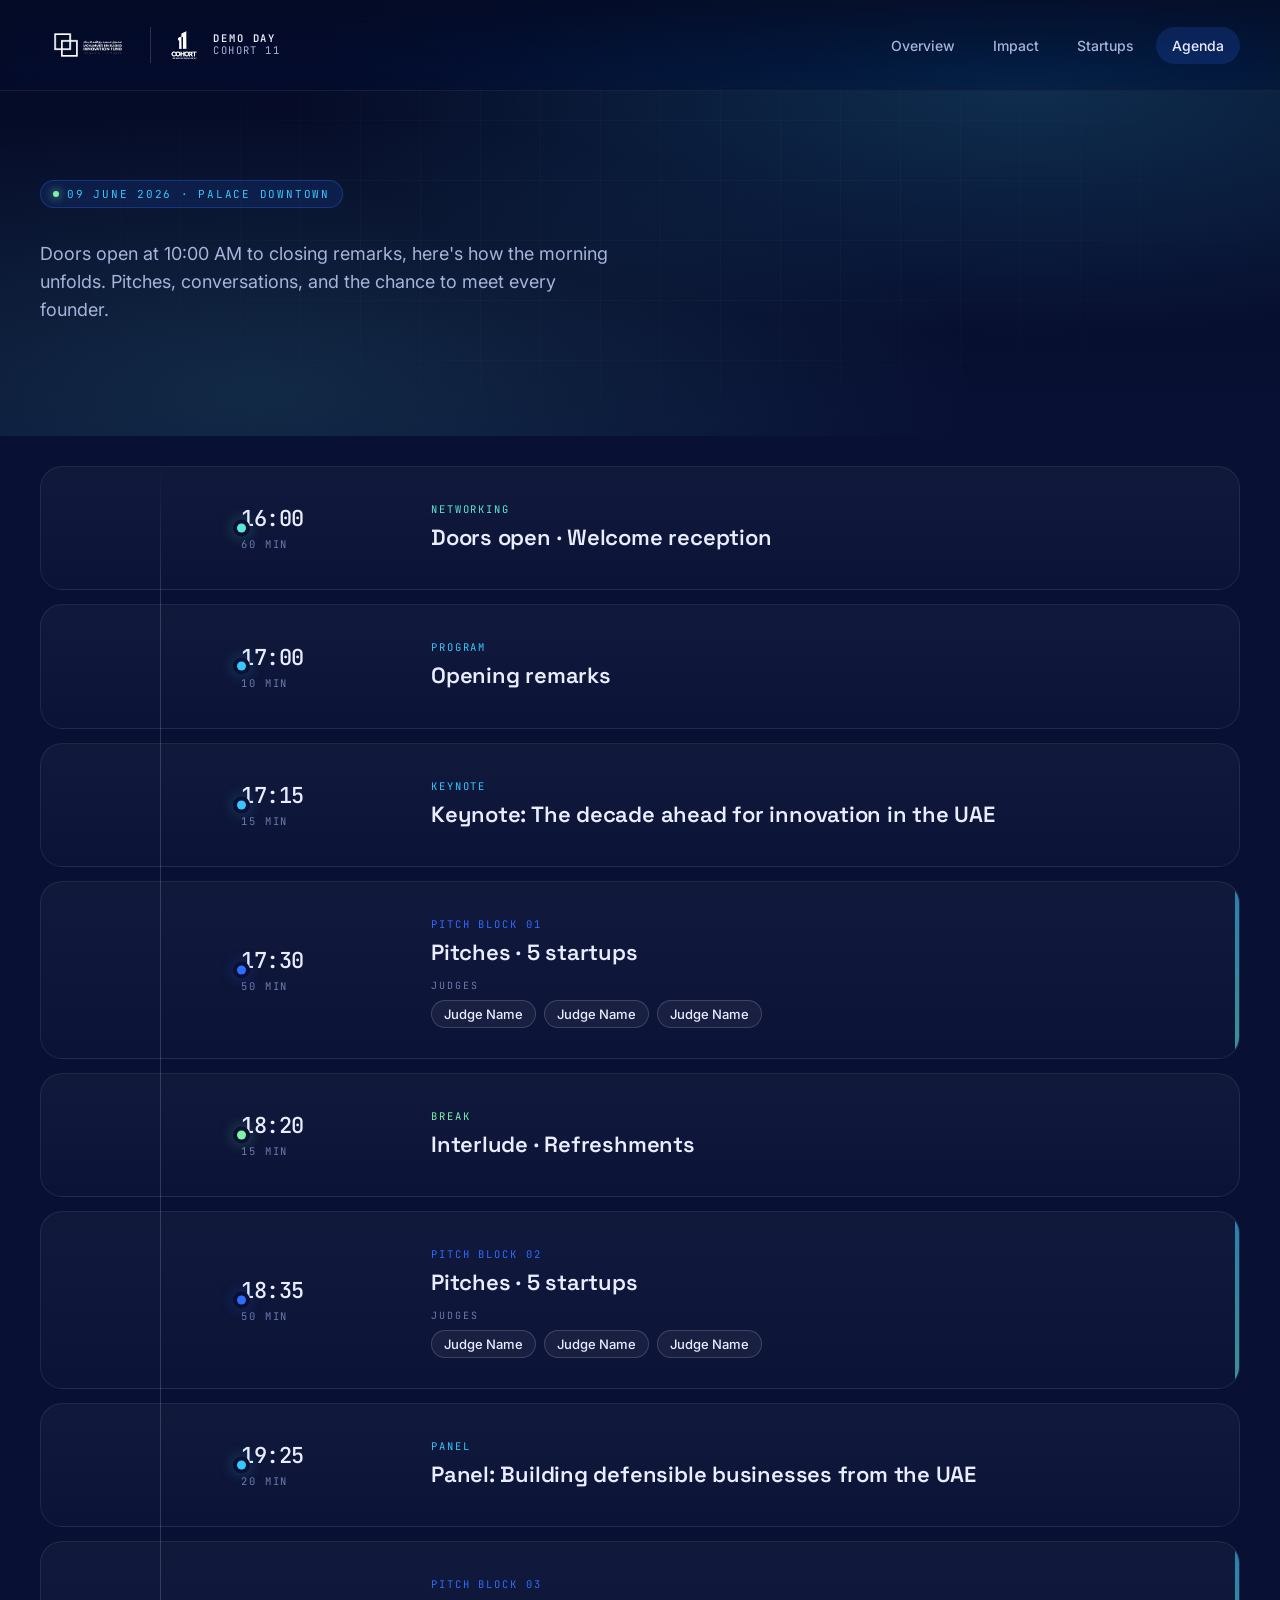
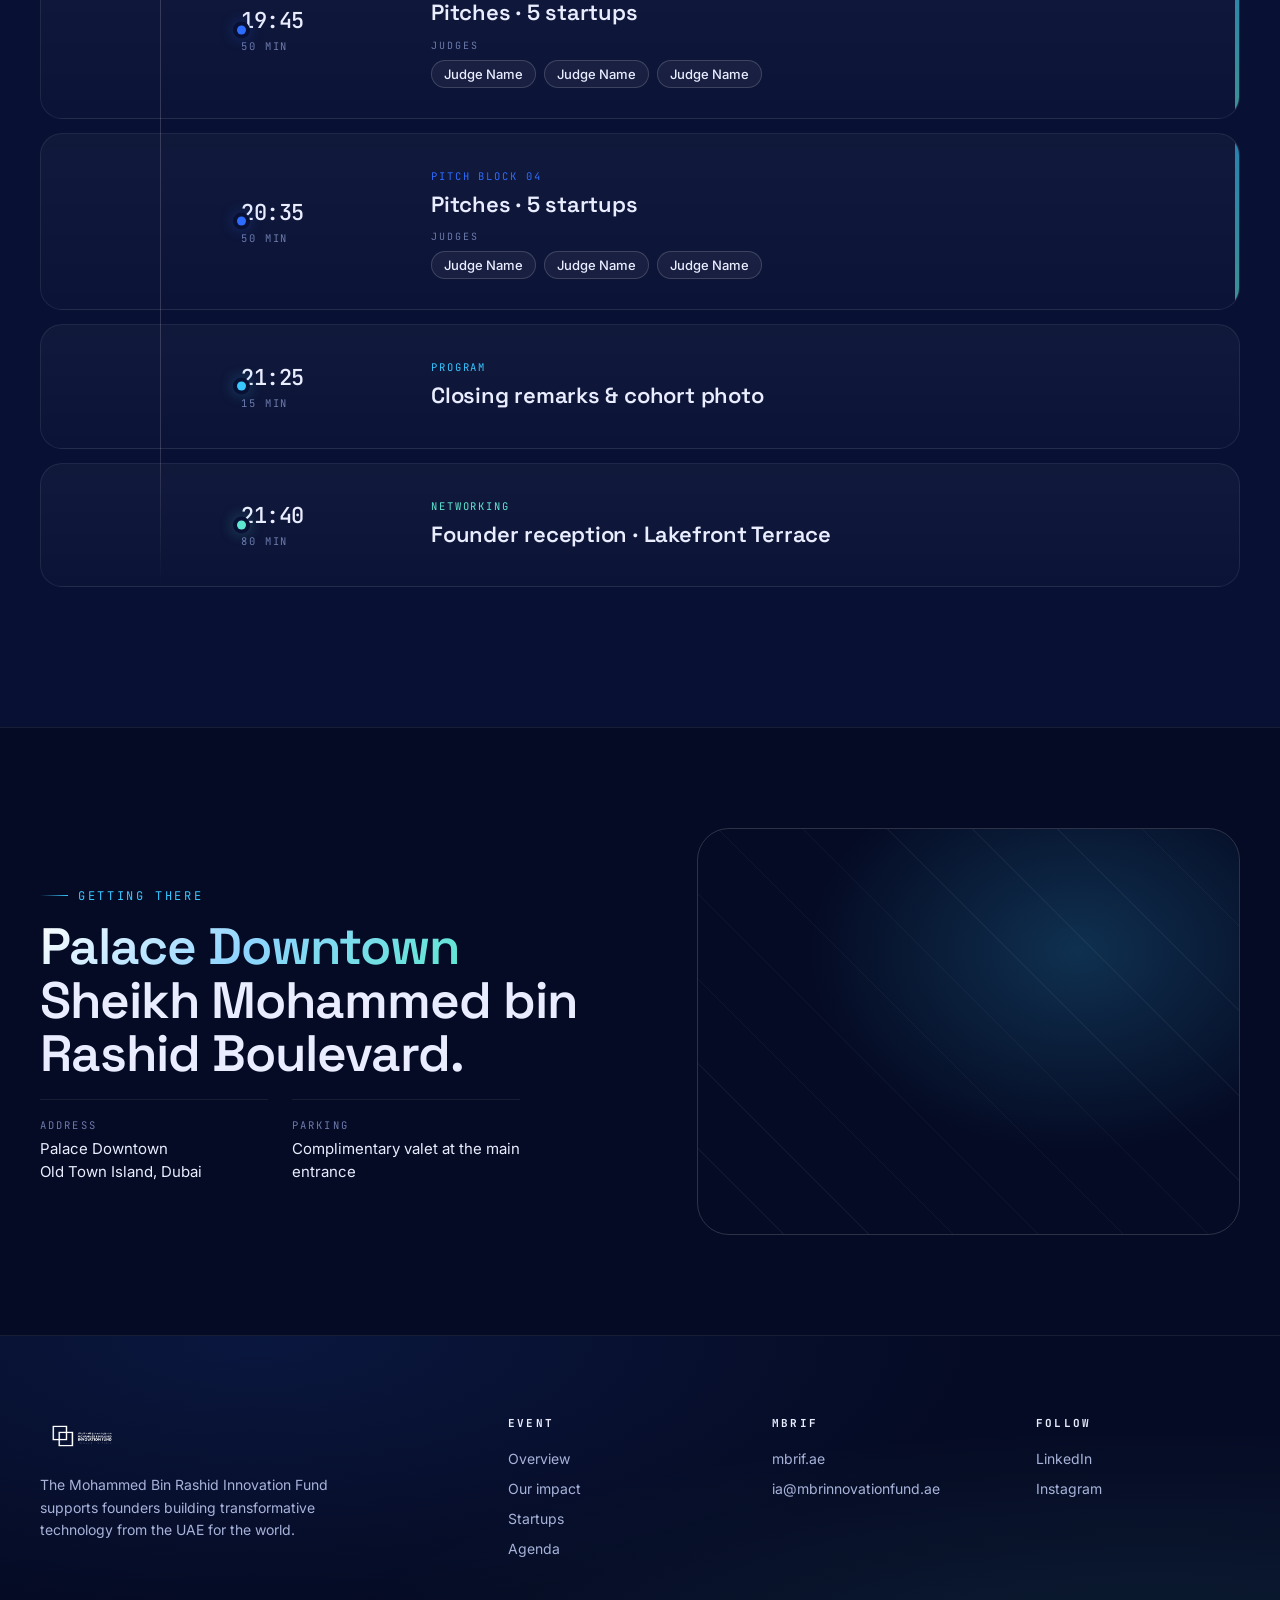
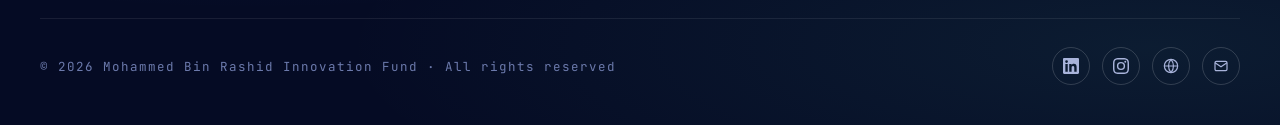
==== commit eb42529b: "Agenda page updates: text and layout tweaks Co-Authored-By: Claude Sonnet 4.6 <noreply@anthropic.com" ====
--- a/agenda.html
+++ b/agenda.html
@@ -255,11 +255,7 @@
 <header class="page-hero">
   <div class="page-hero__inner wrap">
     <span class="chip" data-reveal><span class="chip__dot"></span>09 June 2026 · Palace Downtown</span>
-<p data-reveal data-reveal-delay="2">Doors open at 10:00 AM to closing remarks, here's how the night unfolds. Pitches, conversations, and the chance to meet every founder.</p>
-    <div class="page-hero__meta" data-reveal data-reveal-delay="3">
-      <div><span class="page-hero__meta-label">Doors</span><span class="page-hero__meta-value">10:00 AM</span></div>
-      <div><span class="page-hero__meta-label">Pitches begin</span><span class="page-hero__meta-value">11:00 AM</span></div>
-    </div>
+<p data-reveal data-reveal-delay="2" style="margin-top: 32px;">Doors open at 10:00 AM to closing remarks, here's how the morning unfolds. Pitches, conversations, and the chance to meet every founder.</p>
   </div>
 </header>
 
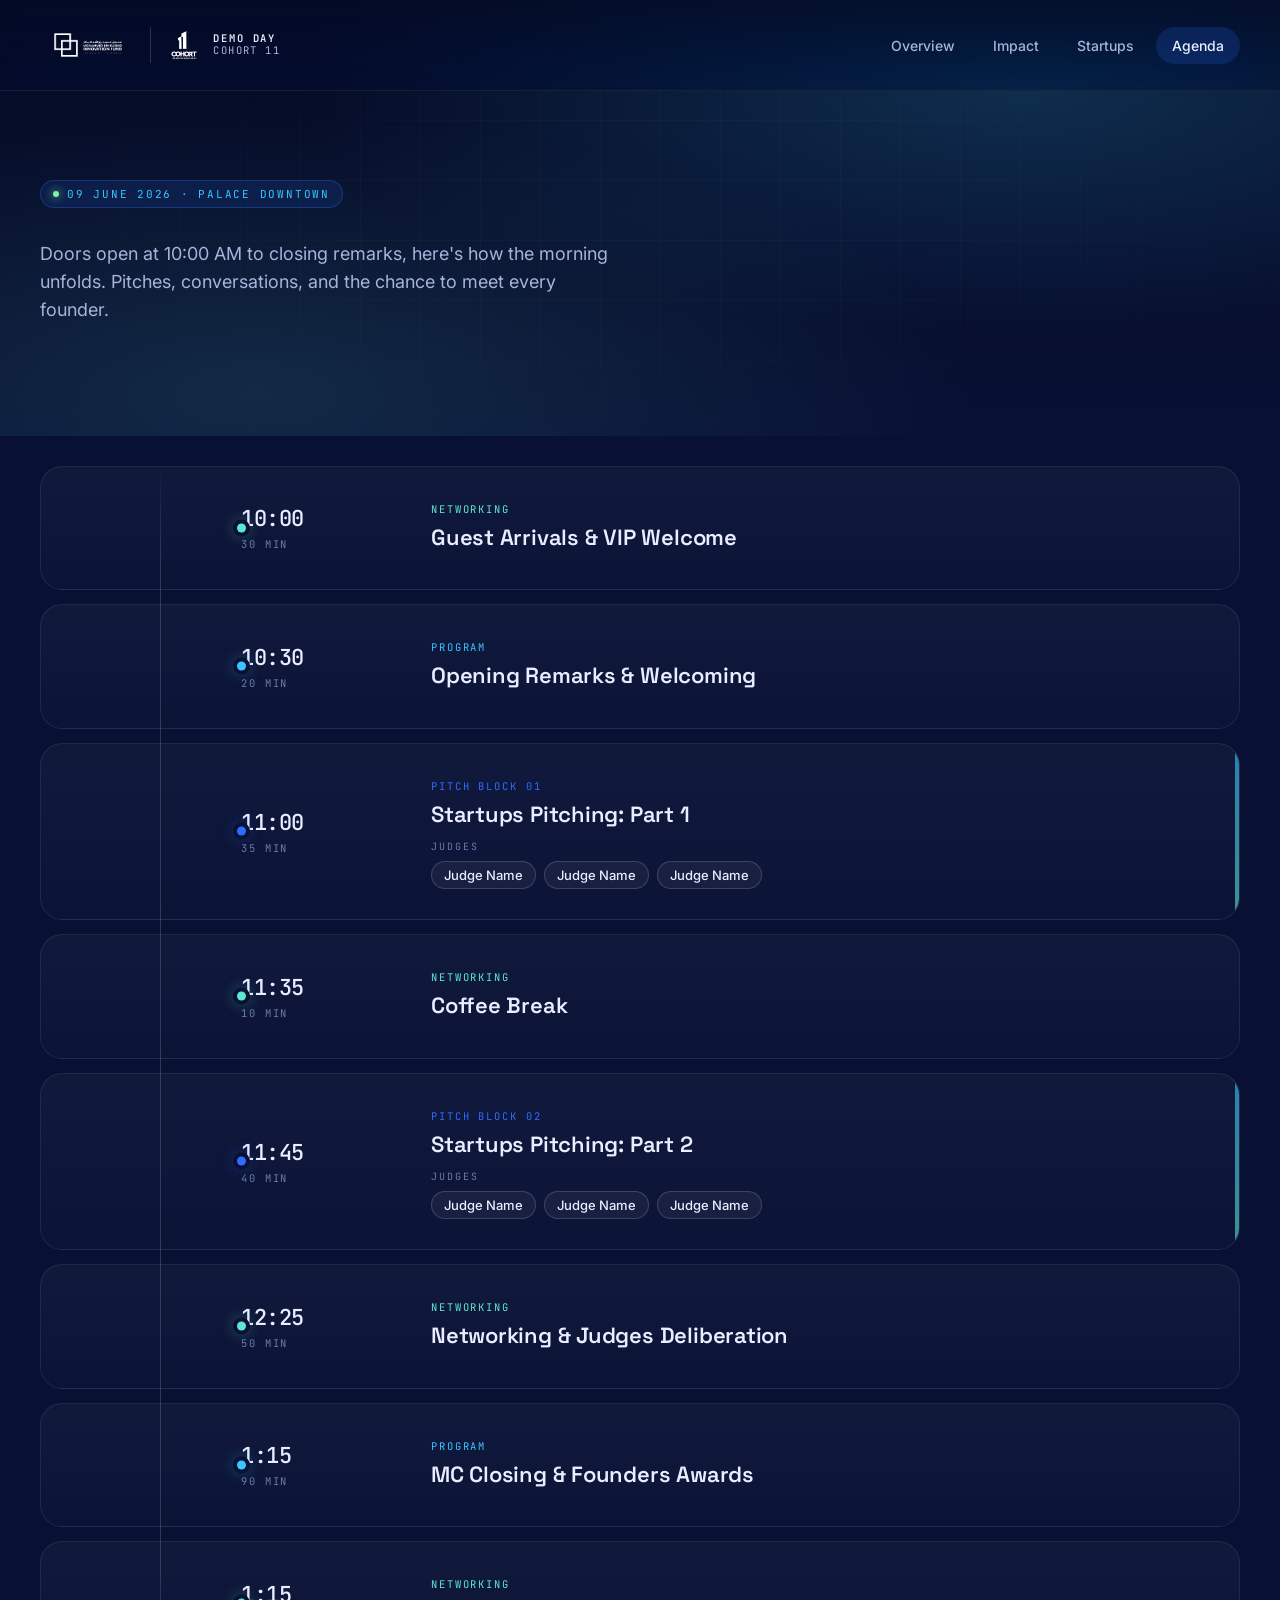
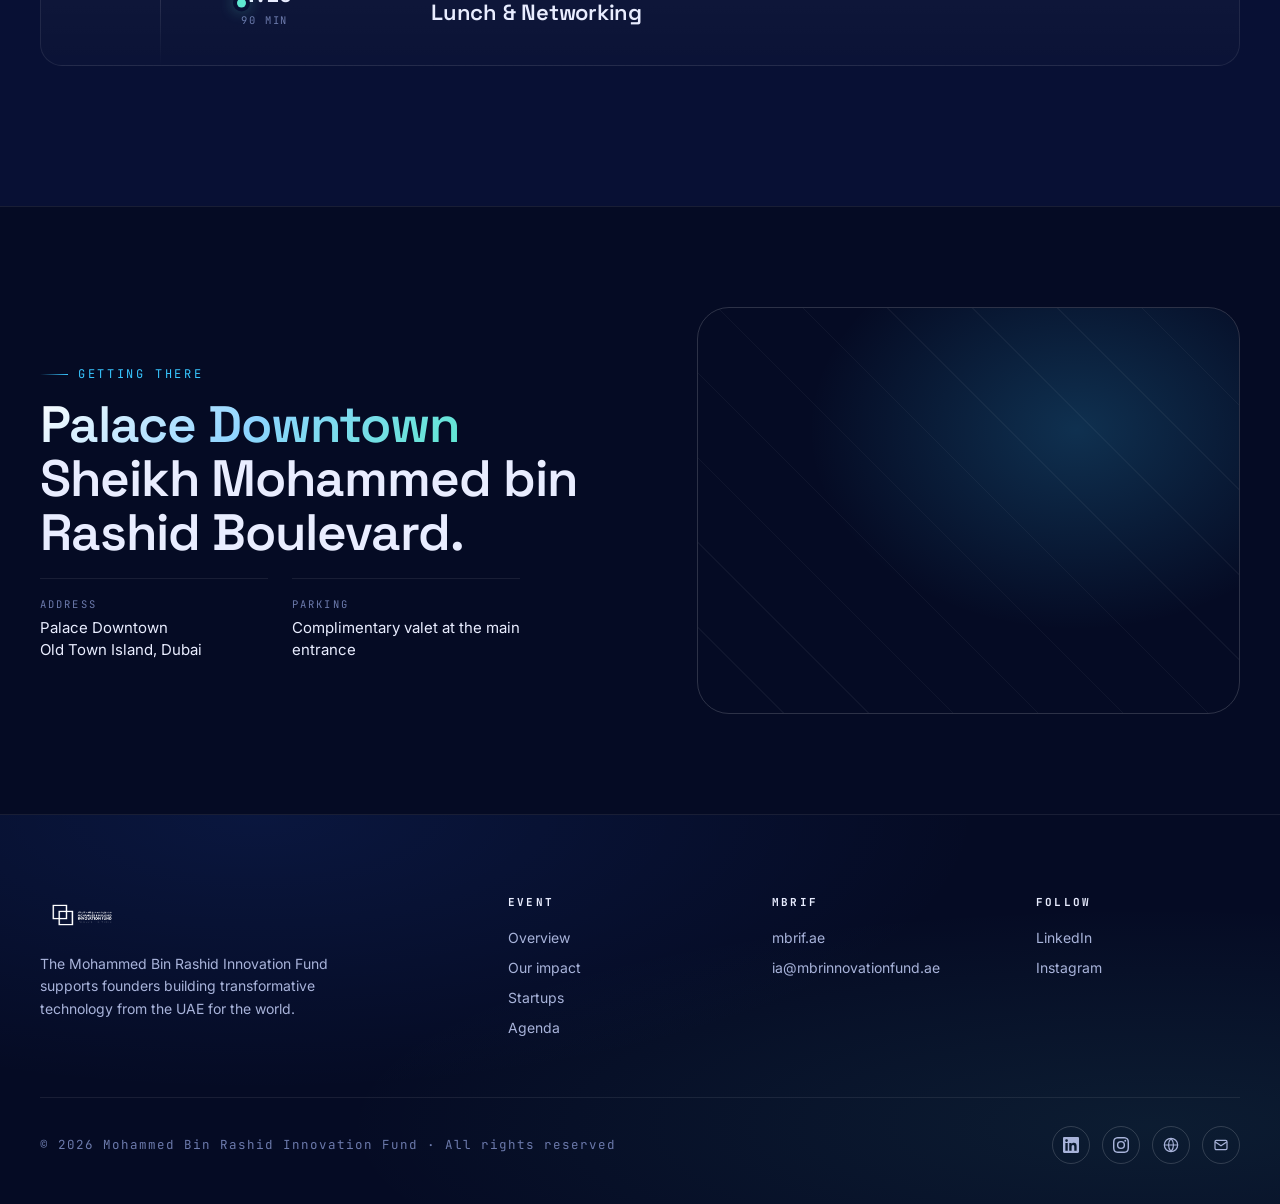
==== commit fb4c5c33: "Update agenda with new sessions from CSV Co-Authored-By: Claude Sonnet 4.6 <noreply@anthropic.com>" ====
--- a/agenda.html
+++ b/agenda.html
@@ -357,17 +357,14 @@
   (function () {
     const startups = (window.STARTUPS || []).map(s => s.name);
     const sessions = [
-      { time: "16:00", dur: "60 min", type: "Networking", track: "network", title: "Doors open · Welcome reception", accent: "#5ee7d0" },
-      { time: "17:00", dur: "10 min", type: "Program", track: "program", title: "Opening remarks", accent: "#38c6ff" },
-      { time: "17:15", dur: "15 min", type: "Keynote", track: "program", title: "Keynote: The decade ahead for innovation in the UAE", accent: "#38c6ff" },
-      { time: "17:30", dur: "50 min", type: "Pitch block 01", track: "pitch", title: "Pitches · 5 startups", accent: "#2e6bff", judges: ["Judge Name", "Judge Name", "Judge Name"] },
-      { time: "18:20", dur: "15 min", type: "Break", track: "network", title: "Interlude · Refreshments", accent: "#7df3a8" },
-      { time: "18:35", dur: "50 min", type: "Pitch block 02", track: "pitch", title: "Pitches · 5 startups", accent: "#2e6bff", judges: ["Judge Name", "Judge Name", "Judge Name"] },
-      { time: "19:25", dur: "20 min", type: "Panel", track: "program", title: "Panel: Building defensible businesses from the UAE", accent: "#38c6ff" },
-      { time: "19:45", dur: "50 min", type: "Pitch block 03", track: "pitch", title: "Pitches · 5 startups", accent: "#2e6bff", judges: ["Judge Name", "Judge Name", "Judge Name"] },
-      { time: "20:35", dur: "50 min", type: "Pitch block 04", track: "pitch", title: "Pitches · 5 startups", accent: "#2e6bff", judges: ["Judge Name", "Judge Name", "Judge Name"] },
-      { time: "21:25", dur: "15 min", type: "Program", track: "program", title: "Closing remarks & cohort photo", accent: "#38c6ff" },
-      { time: "21:40", dur: "80 min", type: "Networking", track: "network", title: "Founder reception · Lakefront Terrace", accent: "#5ee7d0" },
+      { time: "10:00", dur: "30 min", type: "Networking", track: "network", title: "Guest Arrivals & VIP Welcome", accent: "#5ee7d0" },
+      { time: "10:30", dur: "20 min", type: "Program", track: "program", title: "Opening Remarks & Welcoming", accent: "#38c6ff" },
+      { time: "11:00", dur: "35 min", type: "Pitch block 01", track: "pitch", title: "Startups Pitching: Part 1", accent: "#2e6bff", judges: ["Judge Name", "Judge Name", "Judge Name"] },
+      { time: "11:35", dur: "10 min", type: "Networking", track: "network", title: "Coffee Break", accent: "#5ee7d0" },
+      { time: "11:45", dur: "40 min", type: "Pitch block 02", track: "pitch", title: "Startups Pitching: Part 2", accent: "#2e6bff", judges: ["Judge Name", "Judge Name", "Judge Name"] },
+      { time: "12:25", dur: "50 min", type: "Networking", track: "network", title: "Networking & Judges Deliberation", accent: "#5ee7d0" },
+      { time: "1:15", dur: "90 min", type: "Program", track: "program", title: "MC Closing & Founders Awards", accent: "#38c6ff" },
+      { time: "1:15", dur: "90 min", type: "Networking", track: "network", title: "Lunch & Networking", accent: "#5ee7d0" },
     ];
 
     const list = document.getElementById('agenda-list');
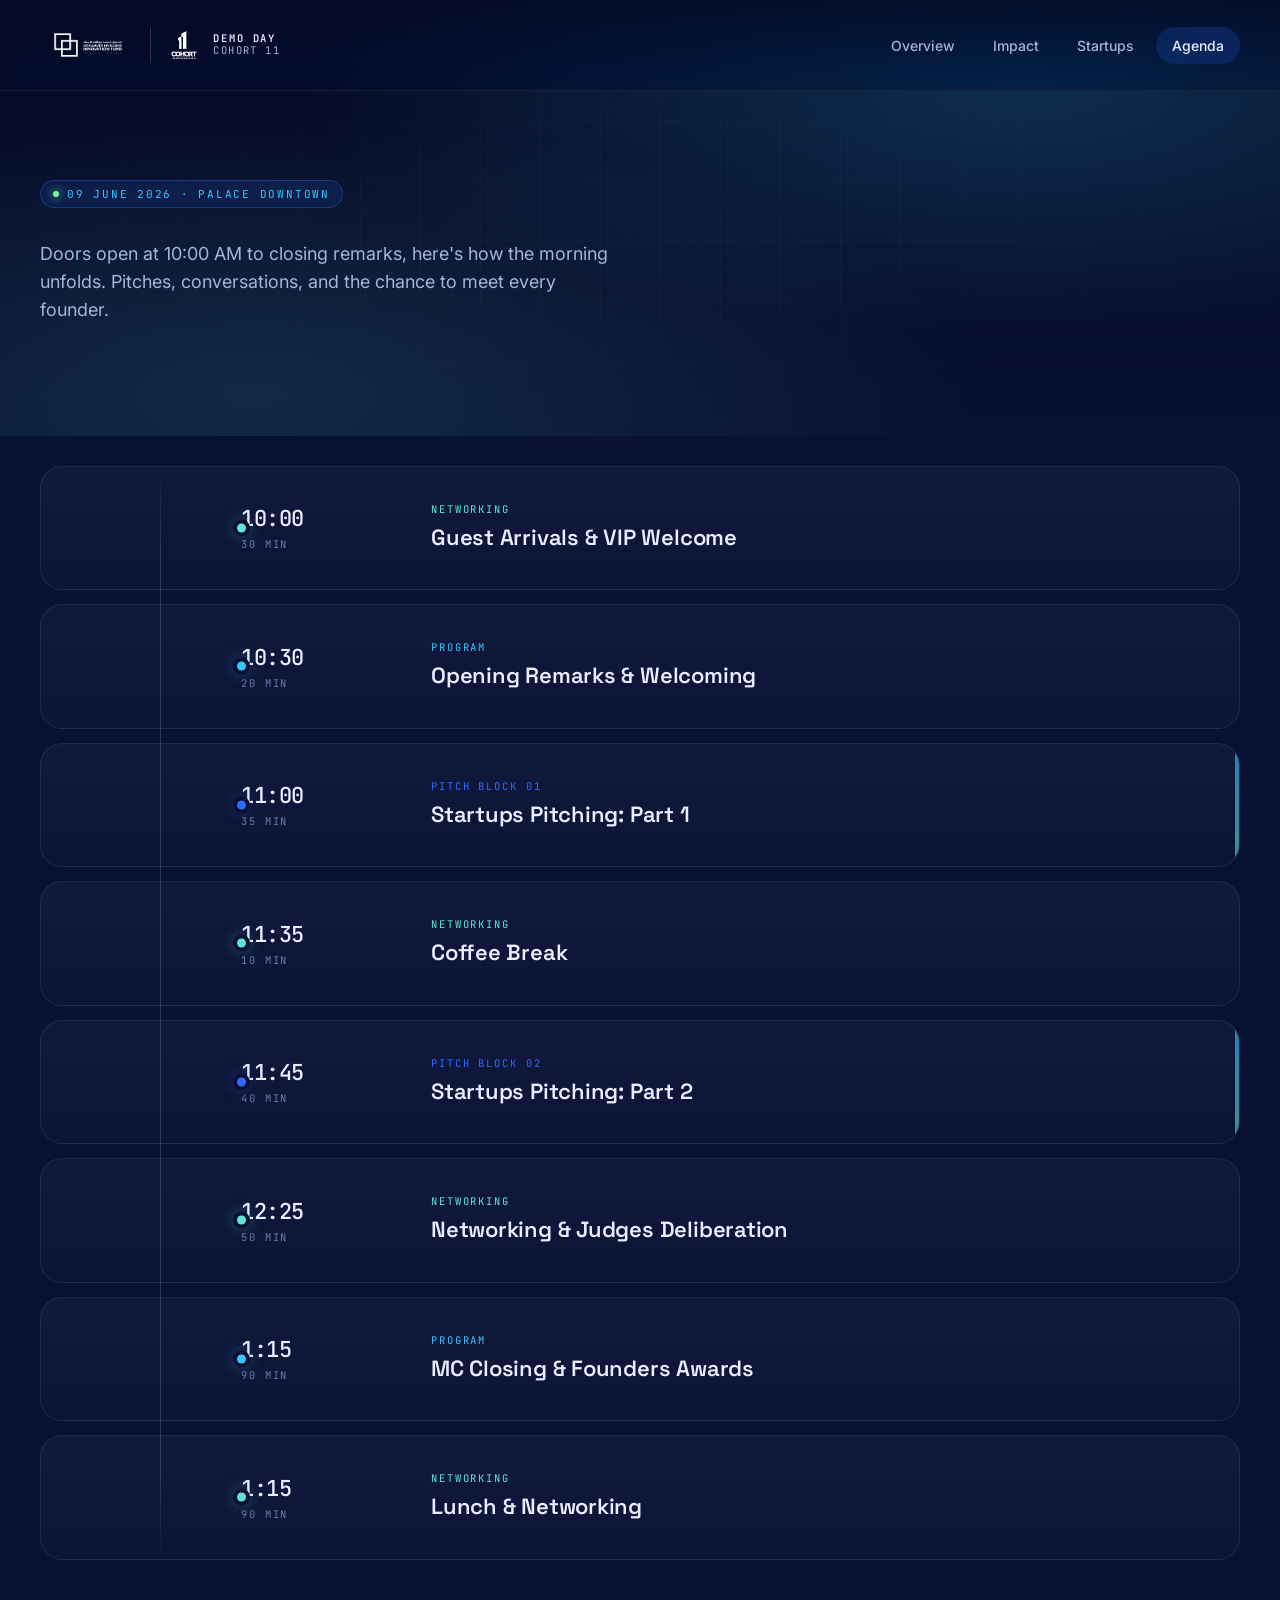
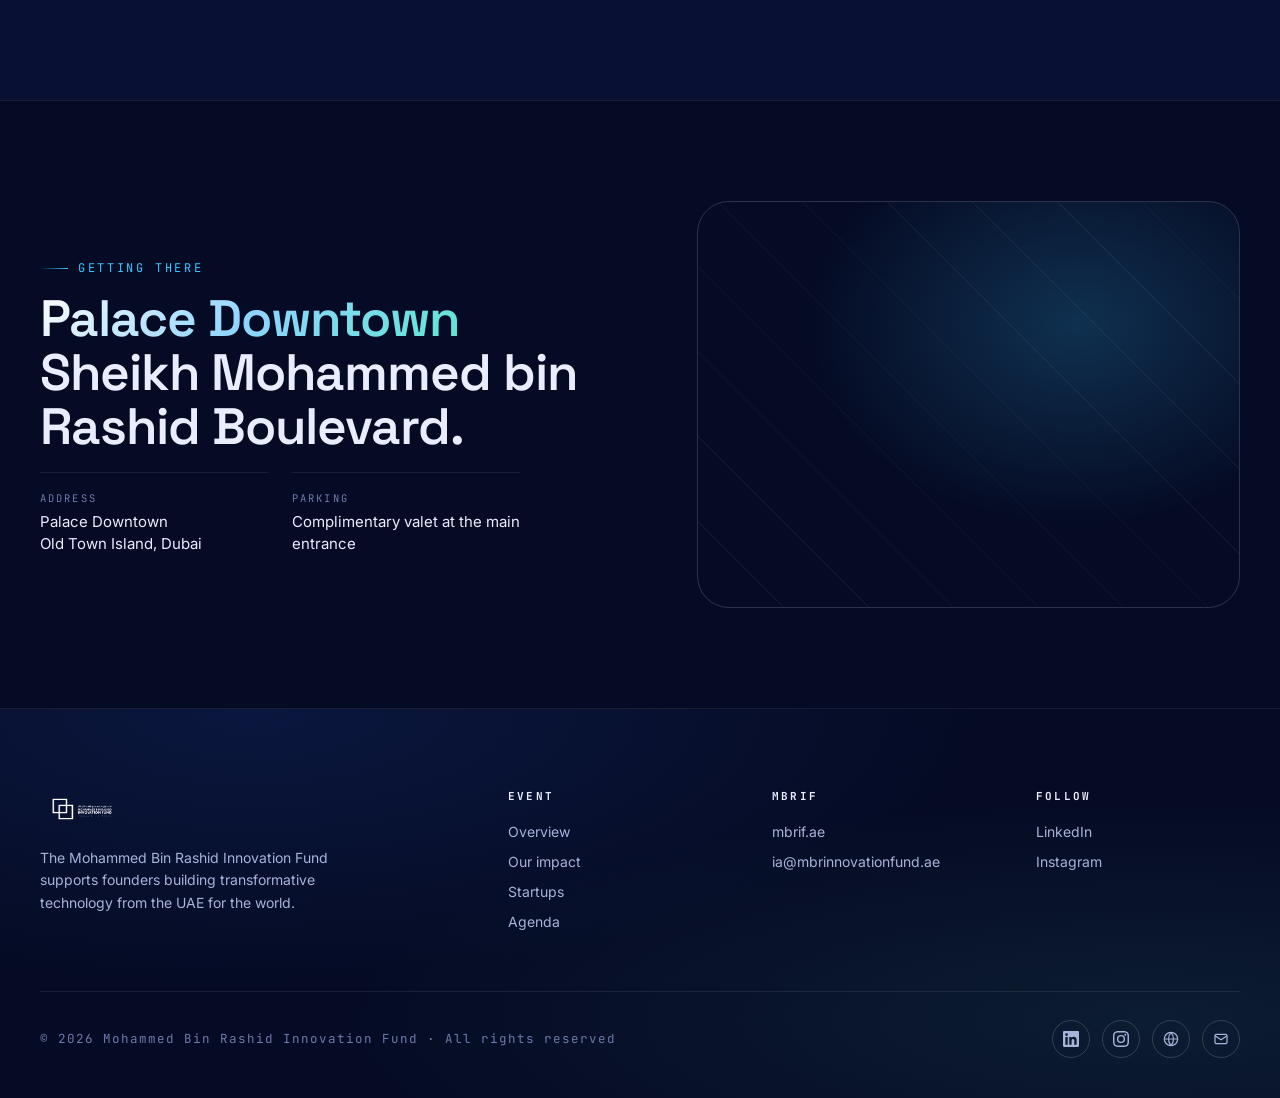
==== commit 742d782d: "Update agenda from CSV v2, remove judge placeholders Co-Authored-By: Claude Sonnet 4.6 <noreply@anth" ====
--- a/agenda.html
+++ b/agenda.html
@@ -359,9 +359,9 @@
     const sessions = [
       { time: "10:00", dur: "30 min", type: "Networking", track: "network", title: "Guest Arrivals & VIP Welcome", accent: "#5ee7d0" },
       { time: "10:30", dur: "20 min", type: "Program", track: "program", title: "Opening Remarks & Welcoming", accent: "#38c6ff" },
-      { time: "11:00", dur: "35 min", type: "Pitch block 01", track: "pitch", title: "Startups Pitching: Part 1", accent: "#2e6bff", judges: ["Judge Name", "Judge Name", "Judge Name"] },
+      { time: "11:00", dur: "35 min", type: "Pitch block 01", track: "pitch", title: "Startups Pitching: Part 1", accent: "#2e6bff" },
       { time: "11:35", dur: "10 min", type: "Networking", track: "network", title: "Coffee Break", accent: "#5ee7d0" },
-      { time: "11:45", dur: "40 min", type: "Pitch block 02", track: "pitch", title: "Startups Pitching: Part 2", accent: "#2e6bff", judges: ["Judge Name", "Judge Name", "Judge Name"] },
+      { time: "11:45", dur: "40 min", type: "Pitch block 02", track: "pitch", title: "Startups Pitching: Part 2", accent: "#2e6bff" },
       { time: "12:25", dur: "50 min", type: "Networking", track: "network", title: "Networking & Judges Deliberation", accent: "#5ee7d0" },
       { time: "1:15", dur: "90 min", type: "Program", track: "program", title: "MC Closing & Founders Awards", accent: "#38c6ff" },
       { time: "1:15", dur: "90 min", type: "Networking", track: "network", title: "Lunch & Networking", accent: "#5ee7d0" },
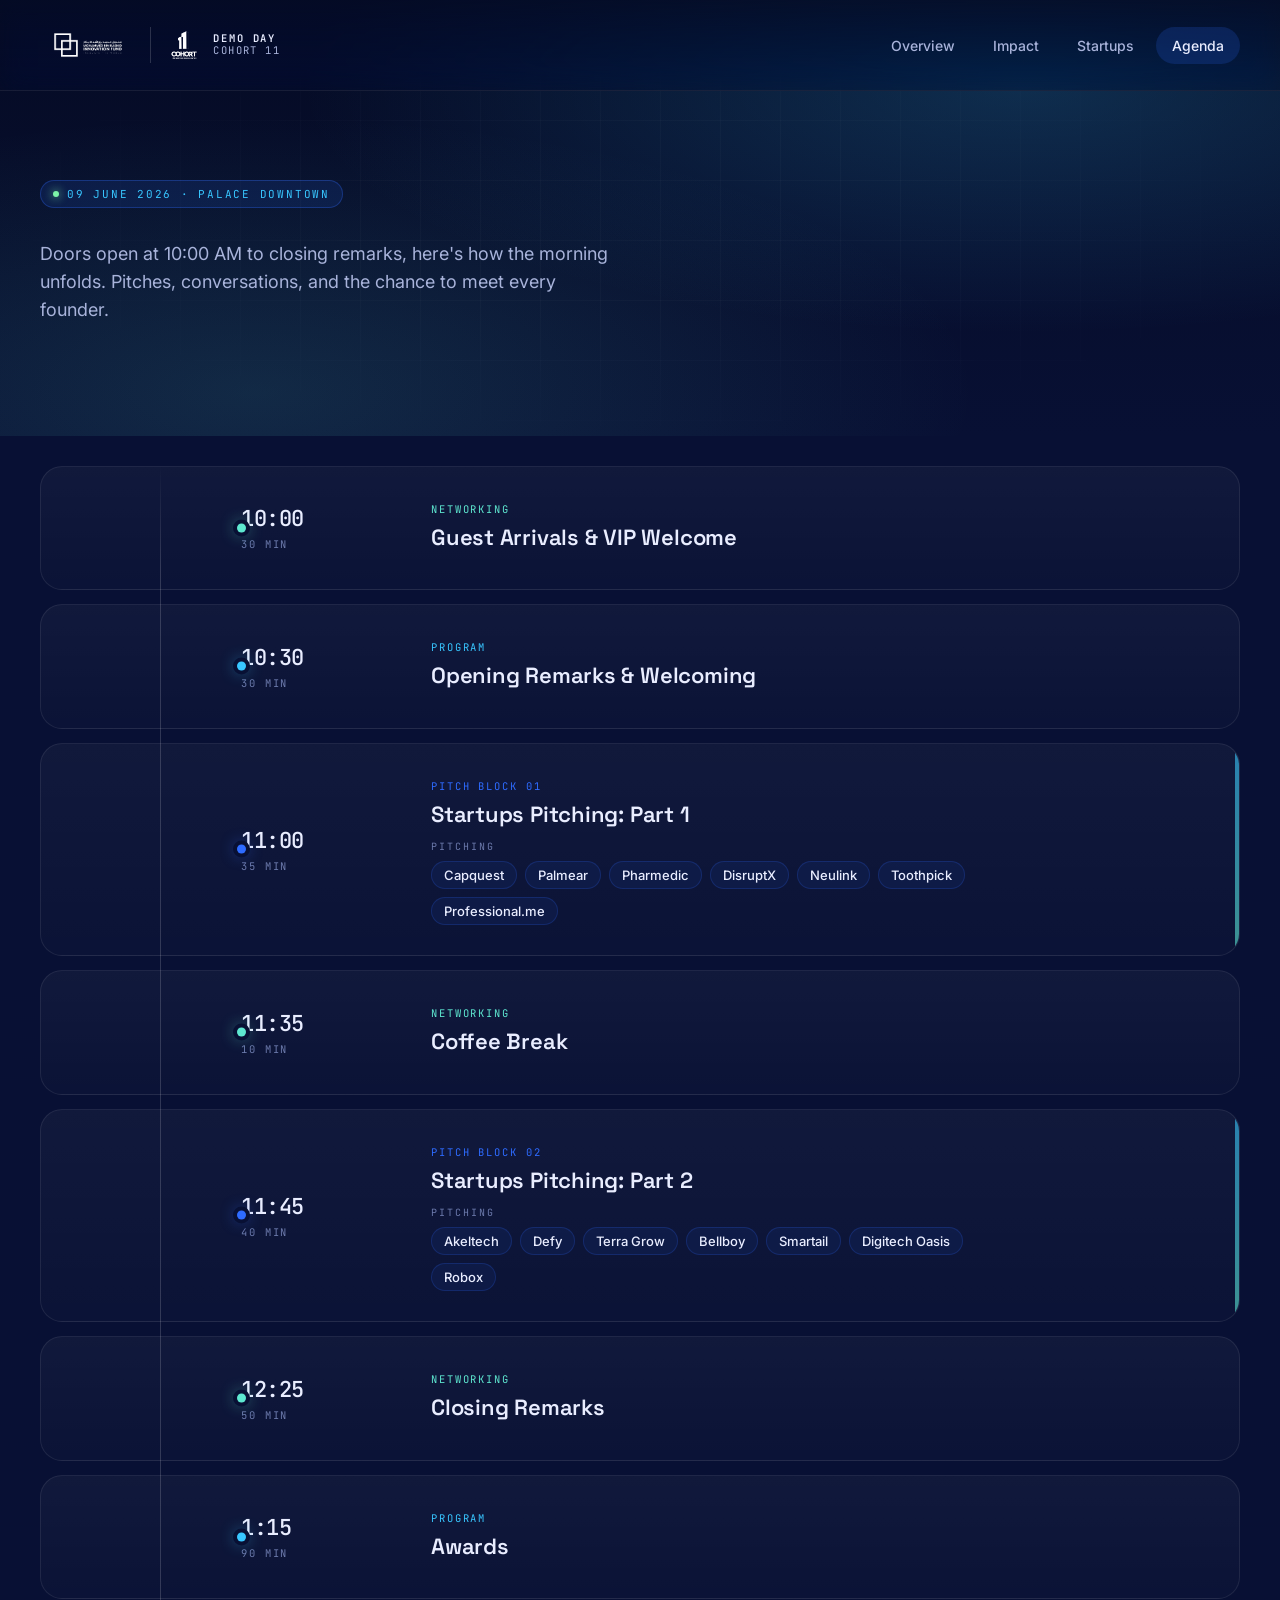
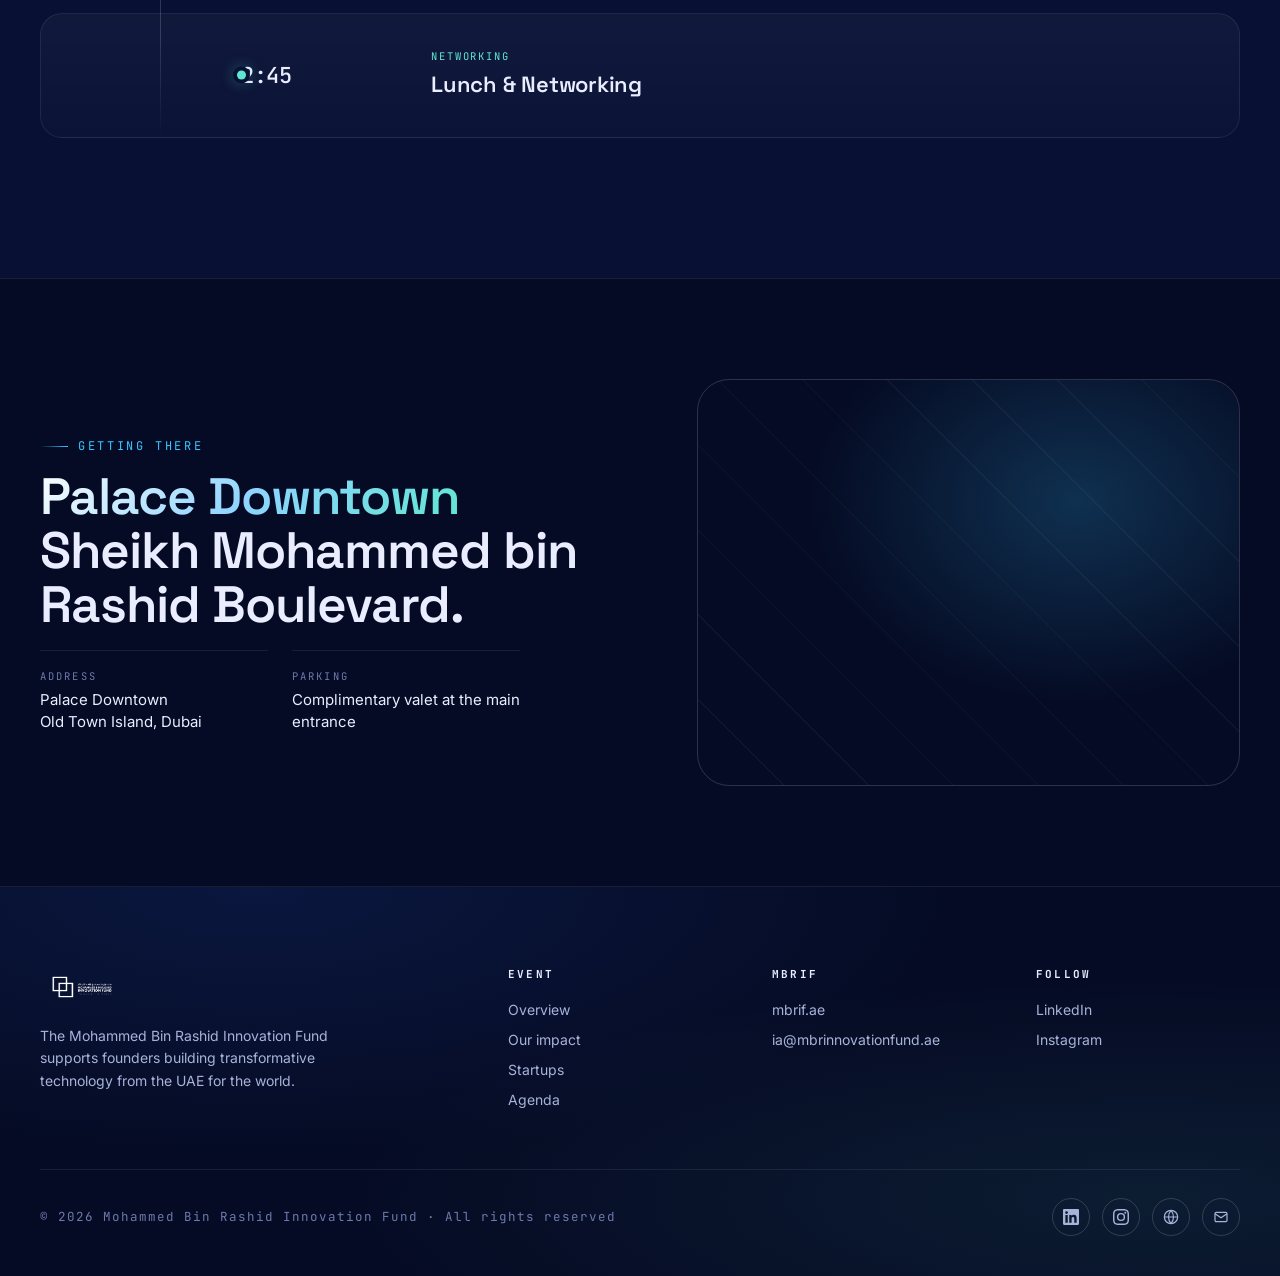
==== commit 2eea3219: "Update agenda with startup names in pitch blocks and revised session details Co-Authored-By: Claude " ====
--- a/agenda.html
+++ b/agenda.html
@@ -161,6 +161,17 @@
     content: ""; position: absolute; right: 0; top: 0; bottom: 0; width: 4px;
     background: linear-gradient(180deg, var(--cyan-400), var(--teal-300));
     opacity: 0.6;
+  }
+  .session__startups { margin-top: 12px; }
+  .session__startups-label {
+    font-family: var(--font-mono); font-size: 10px; letter-spacing: 0.2em;
+    text-transform: uppercase; color: var(--ink-500); margin-bottom: 8px;
+  }
+  .session__startups-list { display: flex; flex-wrap: wrap; gap: 8px; }
+  .session__startup-name {
+    font-size: 13px; color: var(--ink-100); font-weight: 500;
+    padding: 5px 12px; border-radius: 999px;
+    background: rgba(46,107,255,0.08); border: 1px solid rgba(46,107,255,0.2);
   }
 
   /* Venue map block */
@@ -357,14 +368,14 @@
   (function () {
     const startups = (window.STARTUPS || []).map(s => s.name);
     const sessions = [
-      { time: "10:00", dur: "30 min", type: "Networking", track: "network", title: "Guest Arrivals & VIP Welcome", accent: "#5ee7d0" },
-      { time: "10:30", dur: "20 min", type: "Program", track: "program", title: "Opening Remarks & Welcoming", accent: "#38c6ff" },
-      { time: "11:00", dur: "35 min", type: "Pitch block 01", track: "pitch", title: "Startups Pitching: Part 1", accent: "#2e6bff" },
-      { time: "11:35", dur: "10 min", type: "Networking", track: "network", title: "Coffee Break", accent: "#5ee7d0" },
-      { time: "11:45", dur: "40 min", type: "Pitch block 02", track: "pitch", title: "Startups Pitching: Part 2", accent: "#2e6bff" },
-      { time: "12:25", dur: "50 min", type: "Networking", track: "network", title: "Networking & Judges Deliberation", accent: "#5ee7d0" },
-      { time: "1:15", dur: "90 min", type: "Program", track: "program", title: "MC Closing & Founders Awards", accent: "#38c6ff" },
-      { time: "1:15", dur: "90 min", type: "Networking", track: "network", title: "Lunch & Networking", accent: "#5ee7d0" },
+      { time: "10:00", dur: "30 min", type: "Networking",     track: "network",  title: "Guest Arrivals & VIP Welcome",  accent: "#5ee7d0" },
+      { time: "10:30", dur: "30 min", type: "Program",        track: "program",  title: "Opening Remarks & Welcoming",   accent: "#38c6ff" },
+      { time: "11:00", dur: "35 min", type: "Pitch block 01", track: "pitch",    title: "Startups Pitching: Part 1",     accent: "#2e6bff", startups: ["Capquest", "Palmear", "Pharmedic", "DisruptX", "Neulink", "Toothpick", "Professional.me"] },
+      { time: "11:35", dur: "10 min", type: "Networking",     track: "network",  title: "Coffee Break",                  accent: "#5ee7d0" },
+      { time: "11:45", dur: "40 min", type: "Pitch block 02", track: "pitch",    title: "Startups Pitching: Part 2",     accent: "#2e6bff", startups: ["Akeltech", "Defy", "Terra Grow", "Bellboy", "Smartail", "Digitech Oasis", "Robox"] },
+      { time: "12:25", dur: "50 min", type: "Networking",     track: "network",  title: "Closing Remarks",               accent: "#5ee7d0" },
+      { time: "1:15",  dur: "90 min", type: "Program",        track: "program",  title: "Awards",                        accent: "#38c6ff" },
+      { time: "2:45",  dur: "",       type: "Networking",     track: "network",  title: "Lunch & Networking",            accent: "#5ee7d0" },
     ];
 
     const list = document.getElementById('agenda-list');
@@ -372,12 +383,13 @@
     list.innerHTML = sessions.map((s, i) => `
       <div class="session ${s.track === 'pitch' ? 'is-pitch' : ''}" data-track="${s.track}" data-reveal data-reveal-delay="${(i % 4) + 1}" style="--card-accent:${s.accent}">
         <div class="session__time">
-          ${s.time}<small>${s.dur}</small>
+          ${s.time}${s.dur ? `<small>${s.dur}</small>` : ''}
         </div>
         <div class="session__body">
           <span class="session__type">${s.type}</span>
           <h3 class="session__title">${s.title}</h3>
           ${s.judges ? `<div class="session__judges"><div class="session__judges-label">Judges</div><div class="session__judges-list">${s.judges.map(j => `<span class="session__judge">${j}</span>`).join('')}</div></div>` : ''}
+          ${s.startups ? `<div class="session__startups"><div class="session__startups-label">Pitching</div><div class="session__startups-list">${s.startups.map(n => `<span class="session__startup-name">${n}</span>`).join('')}</div></div>` : ''}
         </div>
         <div class="session__side">
 
